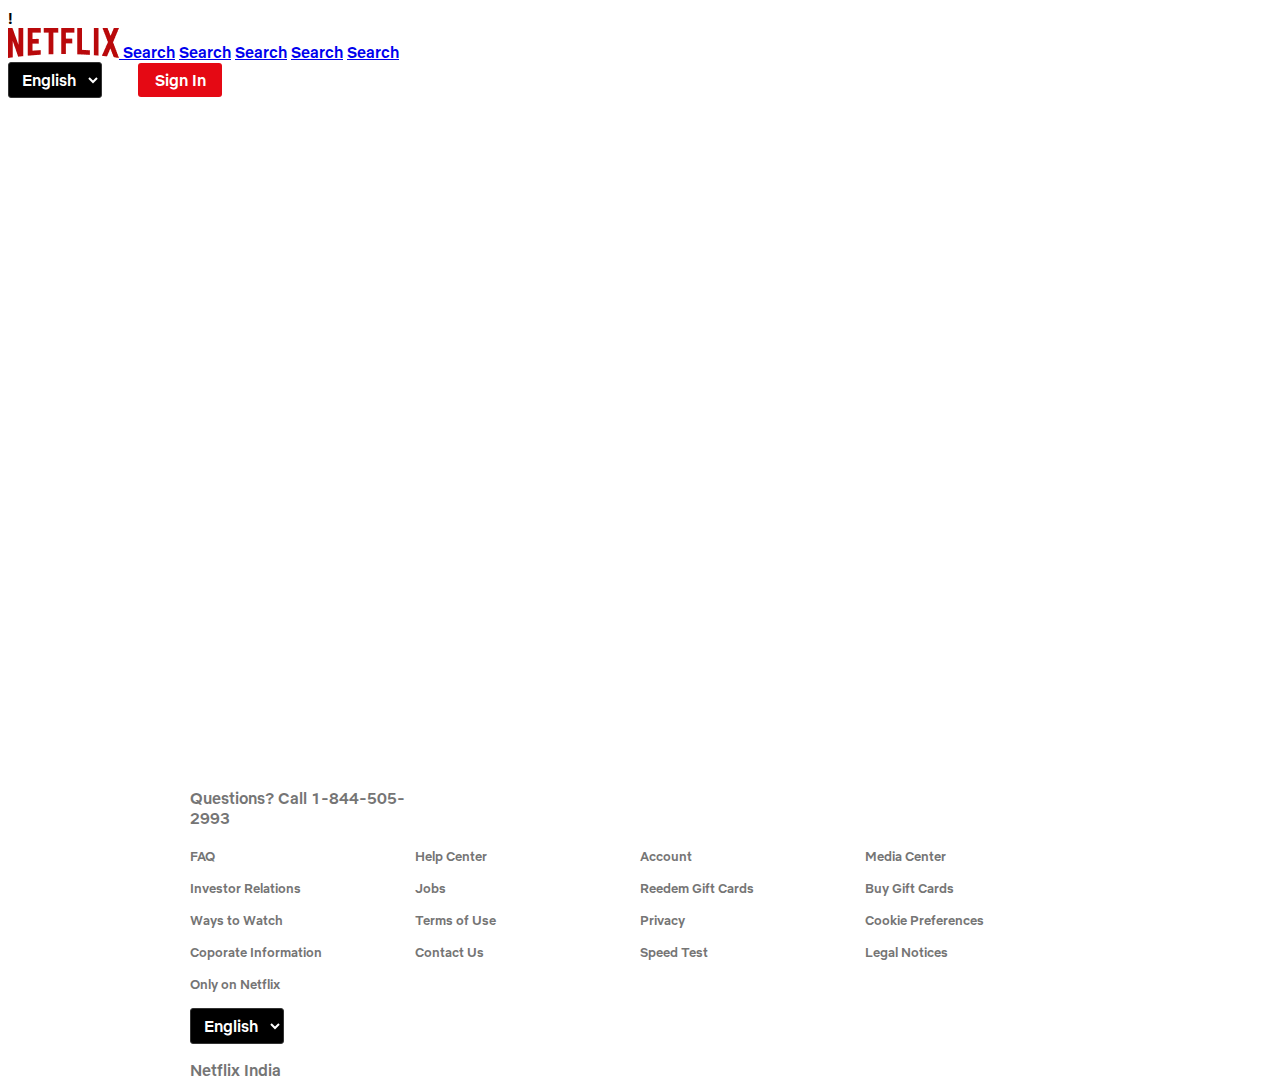
==== home-page.html @ 03184eda "responsiveness" ====
!<!DOCTYPE html>
<html>
<head>
	<meta charset="utf-8">
	<meta name="viewport" content="width=device-width, initial-scale=1">
	<title>Home page</title>
	<link rel="stylesheet" type="text/css" href="index.css">
</head>
<body class="home-page">
	<header>
		<div class="nav">
			<div class="logo-wrap">
				<a href="home.html" class="logo">
					<img src="images/logo.png" alt="">
	   			</a>
			    <a href="#">Search</a>
			    <a href="#">Search</a>
			    <a href="#">Search</a>
			    <a href="#">Search</a>
			    <a href="#">Search</a>
			</div>
			<div class="btn-wrap">
	  			<select class="lang-select">
				    <option value="en">English</option>
				    <option value="fr">Français</option>
	  			</select>
				<button class="signin-btn">
					Sign In
				</button>
			</div>
		</div>
	</header>

	<main>
		<section class="hero">
			<div class="hero-wrap">
				
			</div>
		</section>
	</main>

	<footer>
		<p class="phone">Questions? Call 1-844-505-2993</p>
		<div class="link-wrap">
			<a href="#">FAQ</a>
		    <a href="#">Help Center</a>
		    <a href="#">Account</a>
		    <a href="#">Media Center</a>
		    <a href="#">Investor Relations</a>
		    <a href="#">Jobs</a>
		    <a href="#">Reedem Gift Cards</a>
		    <a href="#">Buy Gift Cards</a>
		    <a href="#">Ways to Watch</a>
		    <a href="#">Terms of Use</a>
		    <a href="#">Privacy</a>
		    <a href="#">Cookie Preferences</a>
		    <a href="#">Coporate Information</a>
		    <a href="#">Contact Us</a>
		    <a href="#">Speed Test</a>
		    <a href="#">Legal Notices</a>
		    <a href="#">Only on Netflix</a>
		</div>
		<div class="lang-select-wrap">
  			<select class="lang-select">
			    <option value="en">English</option>
			    <option value="fr">Français</option>
  			</select>
		</div>
		<p class="india">Netflix India</p>
	</footer>
</body>
</html>
---- index.css ----
* {
  box-sizing: border-box;
  font-family: Netflix Sans;
}

@font-face {
  font-family: "Netflix Sans";
  src: url("Netflix.otf");
}

.home {
	background-color: black;
  font-family: Netflix Sans;
}

.head-hero {
  background-image: url(images/head-hero.png);
}

.home .signin-btn {
  margin-left: 20px;
}

.signin-btn {
  background-color: #E50914;
  border: none;
  border-radius: 3px;
  color: white;
  width: 84px;
  height: 34px;
  text-align: center;
  display: inline-block;
  font-size: 16px;
}

.lang-select {
   background-color: black;
   border: 1px solid #333333;
   border-radius: 3px;
   color: white;
   width: 94px;
   height: 36px;
   text-align: center;
   font-size: 16px;
   margin-right: 32px;
}

.home header {
  margin: 20px 56px 0 56px;
}

.header-wrap {
  display: flex;
  justify-content: space-between;
  margin-bottom: 23px;
}

.hero {
    margin-top: 167px;
}

.hero-wrap {
  width: 950px;
  height: 506.98px;
  top: 70px;
  left: 485px;
  padding: 74px, 0px, 89.39px, 0px;
  margin: 0 auto;
}

p,
h2 {
  font-family: Netflix Sans;
}

p,
h2 {
  color: white;
}

.headline {
  font-family: Netflix Sans;
  font-size: 64px;
  font-weight: 700;
  line-height: 70px;
  letter-spacing: -0.005em;
  text-align: center;
}

.subtitle {
  font-family: Netflix Sans;
  font-size: 26px;
  font-weight: 400;
  line-height: 33px;
  letter-spacing: 0em;
  text-align: center;
}

.cta {
  font-family: Netflix Sans;
  font-size: 19px;
  font-weight: 500;
  line-height: 24px;
  letter-spacing: 0.005em;
  text-align: center;
}

.home input {
  width: 500px;
  height: 70px;
  border: 1px;
}

.form-wrap {
  display: flex;
  justify-content: center;
}

input[type=email] {
  padding-left: 15px;
  margin-bottom: 20px;
  height: 70px;
}


input[type=submit] {
  width: 247px;
  height: 70px;
  background-color: #E50914;
  color: white;
  font-size: 30px;
  font-weight: 400;
  line-height: 38px;
  letter-spacing: 0.10000000149011612px;
  text-align: center;
  padding: 0 ;
  vertical-align: middle;
}

.line {
  width: 100%;
  height: 8px;
  top: 747px;
  background-color: #222222;
}

.prop-wrap {
  display: flex;
  justify-content: space-evenly;
  align-items: center;
}

.two,
.four {
  flex-direction: row-reverse;
  margin: 35px 0 35px 0;
}

.one,
.three {
  margin: 35px 0 35px 0;
}

.value-img {
  width: 387px;
  height: 218px;
  top: 82px;
  left: 69px;
}

.prop-desc {
  width: 500.05px;
  height: 300px;
  top: 72.95px;
  padding: 0.06px, 96.05px, 6.94px, 0px;
}

.prop-header {
  font-family: Netflix Sans;
  font-size: 50px;
  font-weight: 700;
  line-height: 55px;
  letter-spacing: -0.01em;
  text-align: left;
}

.prop-body {
  font-family: Netflix Sans;
  font-size: 26px;
  font-weight: 400;
  line-height: 33px;
  letter-spacing: 0em;
  text-align: left;
}

.second-form form {
  margin-bottom: 45px;
}

.faq-accordion-header h2 {
  font-family: Netflix Sans;
  font-size: 50px;
  font-weight: 700;
  line-height: 55px;
  letter-spacing: -0.01em;
  text-align: center;
}

/*FAQ styling*/

.faq-accordion {
  background-color: #222222;
  color: white;
  cursor: pointer;
  padding: 18px;
  width: 100%;
  border: none;
  text-align: left;
  outline: none;
  font-size: 15px;
  transition: 0.4s;
  font-family: Netflix Sans;
  font-size: 26px;
  font-weight: 400;
  line-height: 33px;
  letter-spacing: 0em;
  text-align: left;
}

.active,
.faq-accordion:hover {
  background-color: #222222;
}

.faq-accordion:after {
  content: '\002B';
  color: white;
  font-weight: bold;
  float: right;
  margin-left: 5px;
}

.active:after {
  content: "\2212";
}

.panel {
  padding: 0 18px;
  background-color: black;
  max-height: 0;
  overflow: hidden;
  transition: max-height 0.2s ease-out;
}

.faq-accordion-wrap {
  width: 815px;
  height: 650.56px;
  top: 107px;
  left: 507.5px;
  margin: 0 auto;
}

.faq-line {
  width: 100%;
  height: 8px;
  top: 747px;
  background-color: black;
}

footer {
  width: 900px;
  height: 283px;
  top: 3781.23px;
  left: 510px;
  margin: 0 auto;
}

.home footer {
  margin-top: 50px;
}

.link-wrap {
  display: flex;
  flex-wrap: wrap;
  width: 900px;
  height: 160px;
}

.link-wrap a {
  width: 25%;
  text-decoration: none;
  color: #757575;
  font-family: Netflix Sans;
  font-size: 13px;
  font-weight: 400;
  line-height: 17px;
  letter-spacing: 0em;
  text-align: left;
}

.phone {
  width: 250px;
  height: 20px;
  top: -0.23px;
  font-family: Netflix Sans;
  font-size: 16px;
  font-weight: 400;
  line-height: 20px;
  letter-spacing: 0em;
  text-align: left;
  color: #757575;
  margin-bottom: 40px;
}

.india,
.home .lang-select {
  color: #757575;
}

#select-one {
  color: white;
}

.home .lang-select {
  margin: 10px 0 10px 0;
}

/* sign-in page */

/* Sign-in form styling */

.sign-in {
  background: linear-gradient(rgba(0,0,0,0.5), rgba(0,0,0,0.5)), url("images/sign-in-bg.png");
  font-family: Netflix Sans;
}

.sign-in .logo-wrap {
  margin: 25px 0 25px 60px;
}

.sign-in .form-wrap {
  width: 450px;
  height: 660px;
  border: none;
  display: block;
  margin: 0 auto;
  background-color: black;
  margin-bottom: 90px;
}

.sign-in .form {
  width: 314px;
  height: 315px;
  top: 60px;
  left: 68px;
  margin: 0 auto;
}

.sign-in h2 {
  font-size: 32px;
  font-weight: 700;
  line-height: 41px;
  letter-spacing: 0.01em;
  text-align: left;
  padding-bottom: 5px;
  padding-top: 50px;
}

input[type=text], input[type=password] {
  width: 314px;
  height: 50px;
  margin: 8px 0;
  display: block;
  border: none;
  border-radius: 3px;
  background-color: #333333;
  padding-left: 15px;
  margin-bottom: 20px;
}

::placeholder {
  font-size: 16px;
  font-weight: 400;
  line-height: 20px;
  letter-spacing: 0em;
  text-align: left;
  top: 17px;
  left: 20px;
  color: #B3B3B3;
}

.sign-in button[type=submit] {
  width: 314px;
  height: 48px;
  margin-top: 22px;
}

.remember-help {
    width: 314px;
    height: 30px;
    margin-top: 5px;
}

label,
.help a {
  color: #B3B3B3;
  font-size: 13px;
  font-weight: 500;
  line-height: 16px;
  letter-spacing: 0em;
  text-align: left;
  text-decoration: none;
}

.help {
    float: right;
}

.sign-in button {
  background-color: red;
  color: white;
  padding: 14px 20px;
  margin: 8px 0;
  border: none;
  border-radius: 3px;
  cursor: pointer;
  width: 100%;
}

.sign-in button:hover {
  opacity: 0.8;
}

.fb-login {
  width: 314px;
  height: 20px;
  top: 404px;
  left: 68px;
  margin-top: 50px;
  color: white;
  margin: 0 auto;
  padding-top: 80px;
}

.fb-login p {
    color: #8C8C8C;
}

.fb-login .now {
  text-decoration: none;
  color: white;
}

.sign-in footer {
  width: 100%;
  height: 350px;
  left: 460px;
  background-color: #000000;
  opacity: 75%;
  row-gap: 1px;
}

.sign-in .footer-wrap {
  width: 1000px;
  height: 238px;
  left: 460px;
  margin: 0 auto;
  margin-bottom: 0;
}

.sign-in .phone {
  padding-top: 29px;
}

sign-in .lang-select-wrap {
  padding-bottom: 50px;
}

.sign-in .link-wrap {
  align-content: start;
  row-gap: 30px;
  padding-top: 50px;
}

/* Profile page */

.profile {
  background-color: black;
}

.profile .logo-wrap {
  margin: 25px 0 25px 60px;
}

.prof-img-wrap {
  width: 1260px;
  height: 313px;
  display: flex;
  align-items: center;
  column-gap: 35px;
  margin: 0 auto;
}

.profile img {
  width: 100%;
}

.prof-img-wrap p,
.profile-select .title {
  font-family: Netflix Sans;
  font-size: 26px;
  font-weight: 400;
  line-height: 33px;
  letter-spacing: 0em;
  text-align: center;
  color: #6D6D6EB2;
}

.prof-img-wrap a {
  text-decoration: none;
}

.profile-select .title {
  color: white;
  font-family: Netflix Sans;
  font-size: 64px;
  font-weight: 400;
  line-height: 82px;
  letter-spacing: 0em;
}

.yonet {
  width: 308px;
  height: 80px;
  padding: 10px, 30px, 10px, 30px;
  border: 1px solid #808080;
  margin: 0 auto;
}

.yonet p {
  font-family: Netflix Sans;
  font-size: 26px;
  font-weight: 400;
  line-height: 33px;
  letter-spacing: 0em;
  text-align: center;
  color: #808080;
}

/* Responsiveness */

@media screen and (max-width: 50em) {
 .sign-in {
  background-color: black;
 }

 .sign-in {
  background-image: url();
 }


footer {
  width: 100%;
  height: 300px;
  margin: 5px 0 0 5px;
  border-top: 1px solid white;
}

.sign-in .footer-wrap {
  width: 100%;
  border-top: 3px white;
}

.sign-in .link-wrap {
  display: flex;
  flex-wrap: wrap;
  width: 300px;
  height: 160px;
}

.sign-in .link-wrap a {
  width: 50%;
  text-decoration: none;
  color: #757575;
  font-family: Netflix Sans;
  font-size: 13px;
  font-weight: 400;
  line-height: 17px;
  letter-spacing: 0em;
  text-align: left;
}

.phone {
  width: 250px;
  height: 20px;
  top: -0.23px;
  font-family: Netflix Sans;
  font-size: 16px;
  font-weight: 400;
  line-height: 20px;
  letter-spacing: 0em;
  text-align: left;
  color: #757575;
}

.hero-wrap {
  width: 300;
  height: 0.98px;
  top: 70px;
  left: 485px;
  padding: 74px, 0px, 89.39px, 0px;
  margin: 0 auto;
}

.sign-in .lang-select-wrap {
  padding-top: 30px;
}

.sign-in button {
  background-color: red;
  color: white;
  border: none;
  border-radius: 3px;
  cursor: pointer;
  width: 100%;
}

.sign-in .form-wrap {
  width: 300px;
  height: 660px;
  border: none;
  display: block;
  background-color: black;
  margin-bottom: 90px;
}

.sign-in .form {
  width: 314px;
  height: 315px;
  top: 60px;
  left: 68px;
}

/* Profile page */

.profile .logo-wrap {
  margin: 25px 0 25px 10px;
  width: 35%;
}

.prof-img-wrap {
  width: 100%;
  height: 313px;
  display: flex;
  align-items: center;
  flex-wrap: wrap;
  row-gap: 35px;
  margin: 0 auto;
}

.prof-img-wrap div {
  width: 25%;
}

.profile img {
  width: 100%;
}

.prof-img-wrap p,
.profile-select .title {
  font-family: Netflix Sans;
  font-size: 25px;
  font-weight: 400;
  line-height: 33px;
  letter-spacing: 0em;
  text-align: center;
  color: #6D6D6EB2;
}

.prof-img-wrap a {
  text-decoration: none;
}

.profile-select .title {
  color: white;
  font-family: Netflix Sans;
  font-size: 45px;
  font-weight: 400;
  line-height: 82px;
  letter-spacing: 0em;
}

.yonet {
  width: 308px;
  height: 80px;
  padding: 10px, 30px, 10px, 30px;
  border: 1px solid #808080;
  margin: 150px auto;
}

.yonet p {
  font-family: Netflix Sans;
  font-size: 26px;
  font-weight: 400;
  line-height: 33px;
  letter-spacing: 0em;
  text-align: center;
  color: #808080;
}

/*Home page*/

.home .signin-btn {
  margin-left: 20px;
}

.signin-btn {
  background-color: #E50914;
  border: none;
  border-radius: 3px;
  color: white;
  width: 84px;
  height: 34px;
  text-align: center;
  display: inline-block;
  font-size: 16px;
}

.lang-select {
   background-color: black;
   border: 1px solid #333333;
   border-radius: 3px;
   color: white;
   width: 94px;
   height: 36px;
   text-align: center;
   font-size: 16px;
   margin-right: 32px;
}

.logo-wrap {
  margin-bottom: 40px;
}

.home header {
  margin: 20px 56px 0 56px;
}

.header-wrap {
  display: block;
  margin: 20px 0 2px 0;
}

.hero {
    margin-top: 100px;
}

.hero-wrap {
  width: 300px;
  height: 506.98px;
  top: 70px;
  left: 485px;
  padding: 74px, 0px, 89.39px, 0px;
  margin: 0 auto;
}

p,
h2 {
  font-family: Netflix Sans;
}

p,
h2 {
  color: white;
}

.headline {
  font-family: Netflix Sans;
  font-size: 50px;
  font-weight: 700;
  line-height: 70px;
  letter-spacing: -0.005em;
  text-align: center;
}

.subtitle {
  font-family: Netflix Sans;
  font-size: 26px;
  font-weight: 400;
  line-height: 33px;
  letter-spacing: 0em;
  text-align: center;
}

.cta {
  font-family: Netflix Sans;
  font-size: 19px;
  font-weight: 500;
  line-height: 24px;
  letter-spacing: 0.005em;
  text-align: center;
}

.home input {
  width: 300px;
  height: 10px;
  border: 1px;
}

.form-wrap {
  display: flex;
  justify-content: flex-start;
}

input[type=email] {
  padding-left: 15px;
  margin-bottom: 0px;
  height: 40px;
}


input[type=submit] {
  width: 150px;
  height: 40px;
  background-color: #E50914;
  color: white;
  font-size: 20px;
  font-weight: 400;
  line-height: 38px;
  letter-spacing: 0.10000000149011612px;
  text-align: center;
  padding: 0 ;
  vertical-align: middle;
}

.line {
  width: 100%;
  height: 8px;
  background-color: #222222;
}

#lineone {
  margin-top: 120px;
}

.prop-wrap {
  display: block;
  text-align: center;
}

.two,
.four {
  margin: 0;
}

.one,
.three {
  margin: 0;
}

.value-img {
  width: 300px;
  height: 218px;
  top: 82px;
  left: 69px;
}

.prop-desc {
  width: 300.05px;
  height: 300px;
  top: 72.95px;
  padding: 0.06px, 96.05px, 6.94px, 0px;
}

.prop-header {
  font-family: Netflix Sans;
  font-size: 30px;
  font-weight: 700;
  line-height: 55px;
  letter-spacing: -0.01em;
  text-align: center;
}

.prop-body {
  font-family: Netflix Sans;
  font-size: 20px;
  font-weight: 400;
  line-height: 33px;
  letter-spacing: 0em;
  text-align: center;
}

.second-form form {
  margin-bottom: 45px;
}

.faq-accordion-header h2 {
  font-family: Netflix Sans;
  font-size: 30px;
  font-weight: 700;
  line-height: 55px;
  letter-spacing: -0.01em;
  text-align: center;
}

/*FAQ styling*/

.faq-accordion {
  background-color: #222222;
  color: white;
  cursor: pointer;
  padding: 18px;
  width: 100%;
  border: none;
  text-align: left;
  outline: none;
  font-size: 15px;
  transition: 0.4s;
  font-family: Netflix Sans;
  font-size: 18px;
  font-weight: 400;
  line-height: 33px;
  letter-spacing: 0em;
  text-align: left;
}

.active,
.faq-accordion:hover {
  background-color: #222222;
}

.faq-accordion:after {
  content: '\002B';
  color: white;
  font-weight: bold;
  float: right;
  margin-left: 5px;
}

.active:after {
  content: "\2212";
}

.panel {
  padding: 0 18px;
  background-color: black;
  max-height: 0;
  overflow: hidden;
  transition: max-height 0.2s ease-out;
}

.faq-accordion-wrap {
  width: 300px;
  height: 650.56px;
  top: 107px;
  left: 507.5px;
  margin: 0 auto;
}

.faq-line {
  width: 100%;
  height: 8px;
  top: 747px;
  background-color: black;
}

footer {
  width: 300px;
  height: 283px;
  top: 3781.23px;
  left: 510px;
  margin: 0 auto;
}

.home footer {
  margin-top: 50px;
}

.link-wrap {
  display: flex;
  flex-wrap: wrap;
  width: 300px;
  height: 160px;
  gap: 15px;
}

.link-wrap a {
  width: 30%;
  text-decoration: none;
  color: #757575;
  font-family: Netflix Sans;
  font-size: 13px;
  font-weight: 400;
  line-height: 17px;
  letter-spacing: 0em;
  text-align: left;
}

.phone {
  width: 250px;
  height: 20px;
  top: -0.23px;
  font-family: Netflix Sans;
  font-size: 16px;
  font-weight: 400;
  line-height: 20px;
  letter-spacing: 0em;
  text-align: left;
  margin-bottom: 60px;
  color: #757575;
}

.india,
.home .lang-select {
  color: #757575;
}

#select-one {
  color: white;
}

.home .lang-select {
  margin: 10px 0 10px 0;
}

#select-two {
  margin-top: 150px;
}

  }
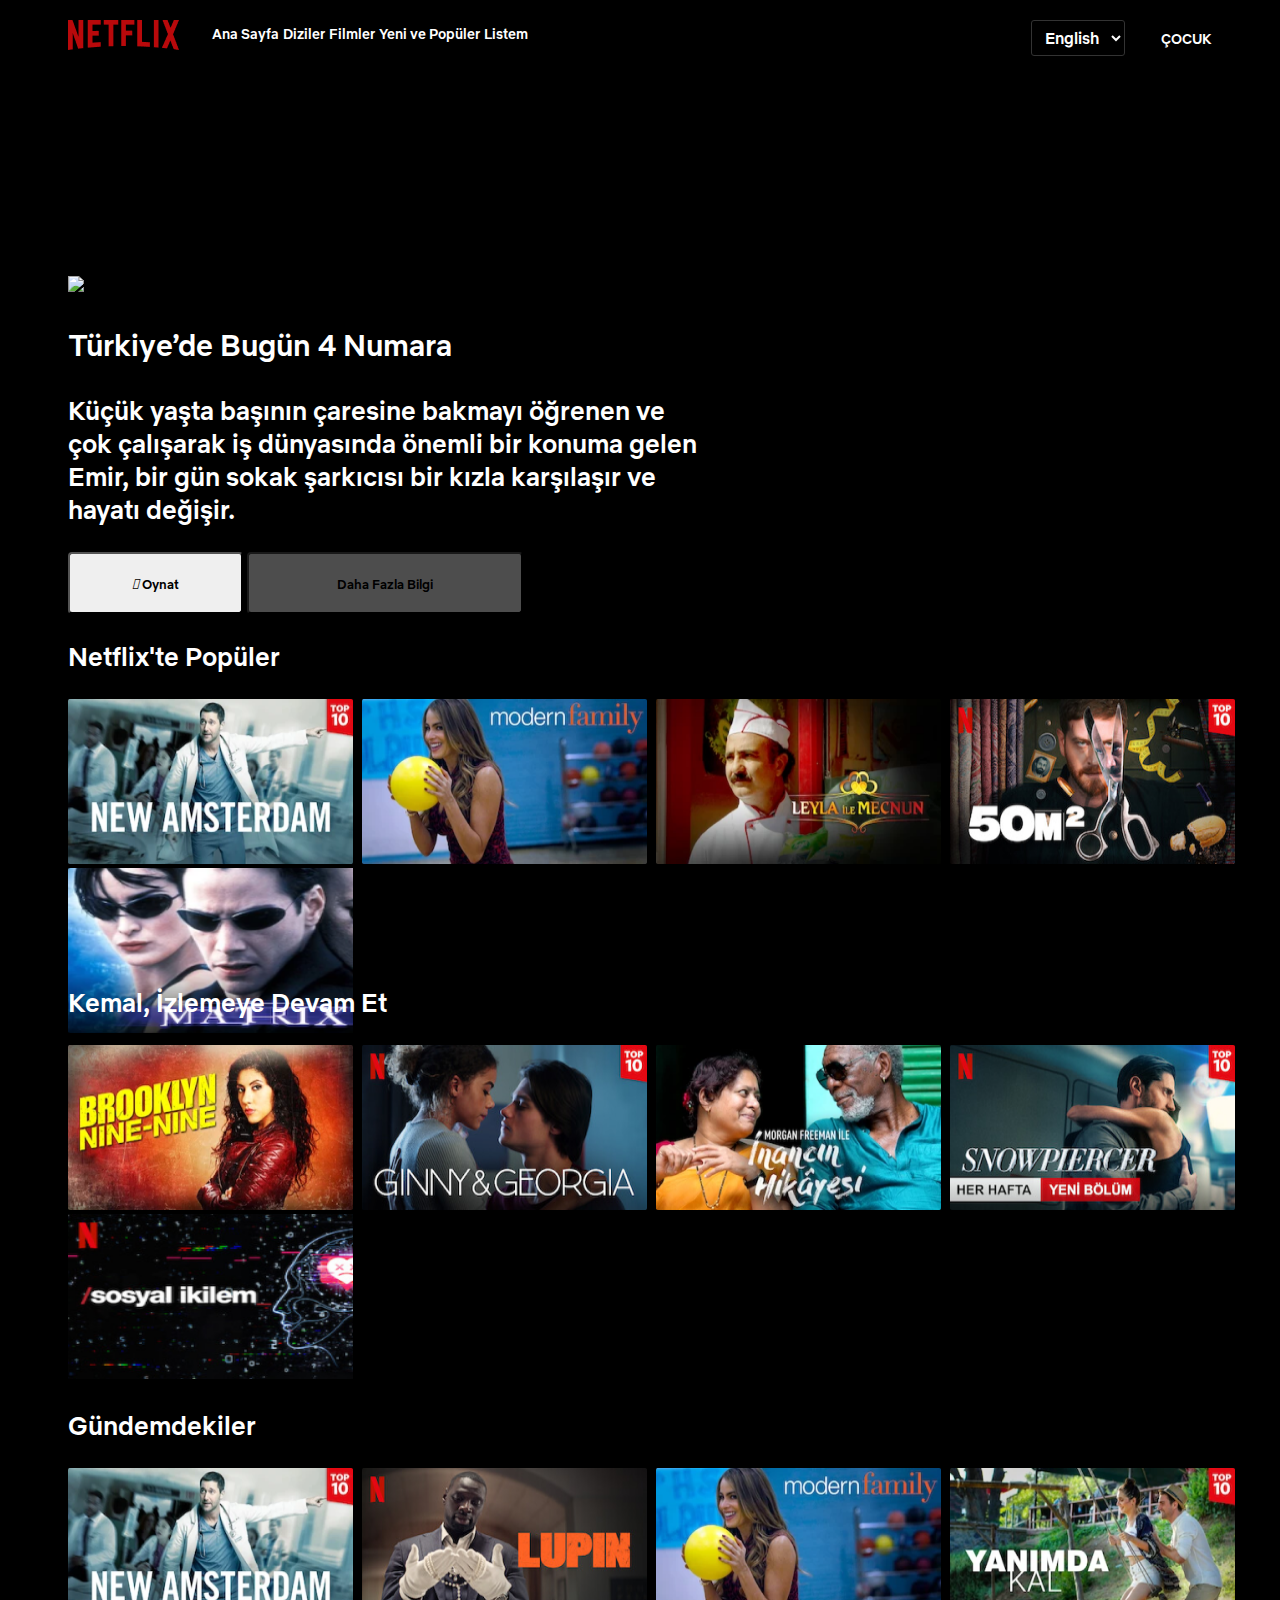
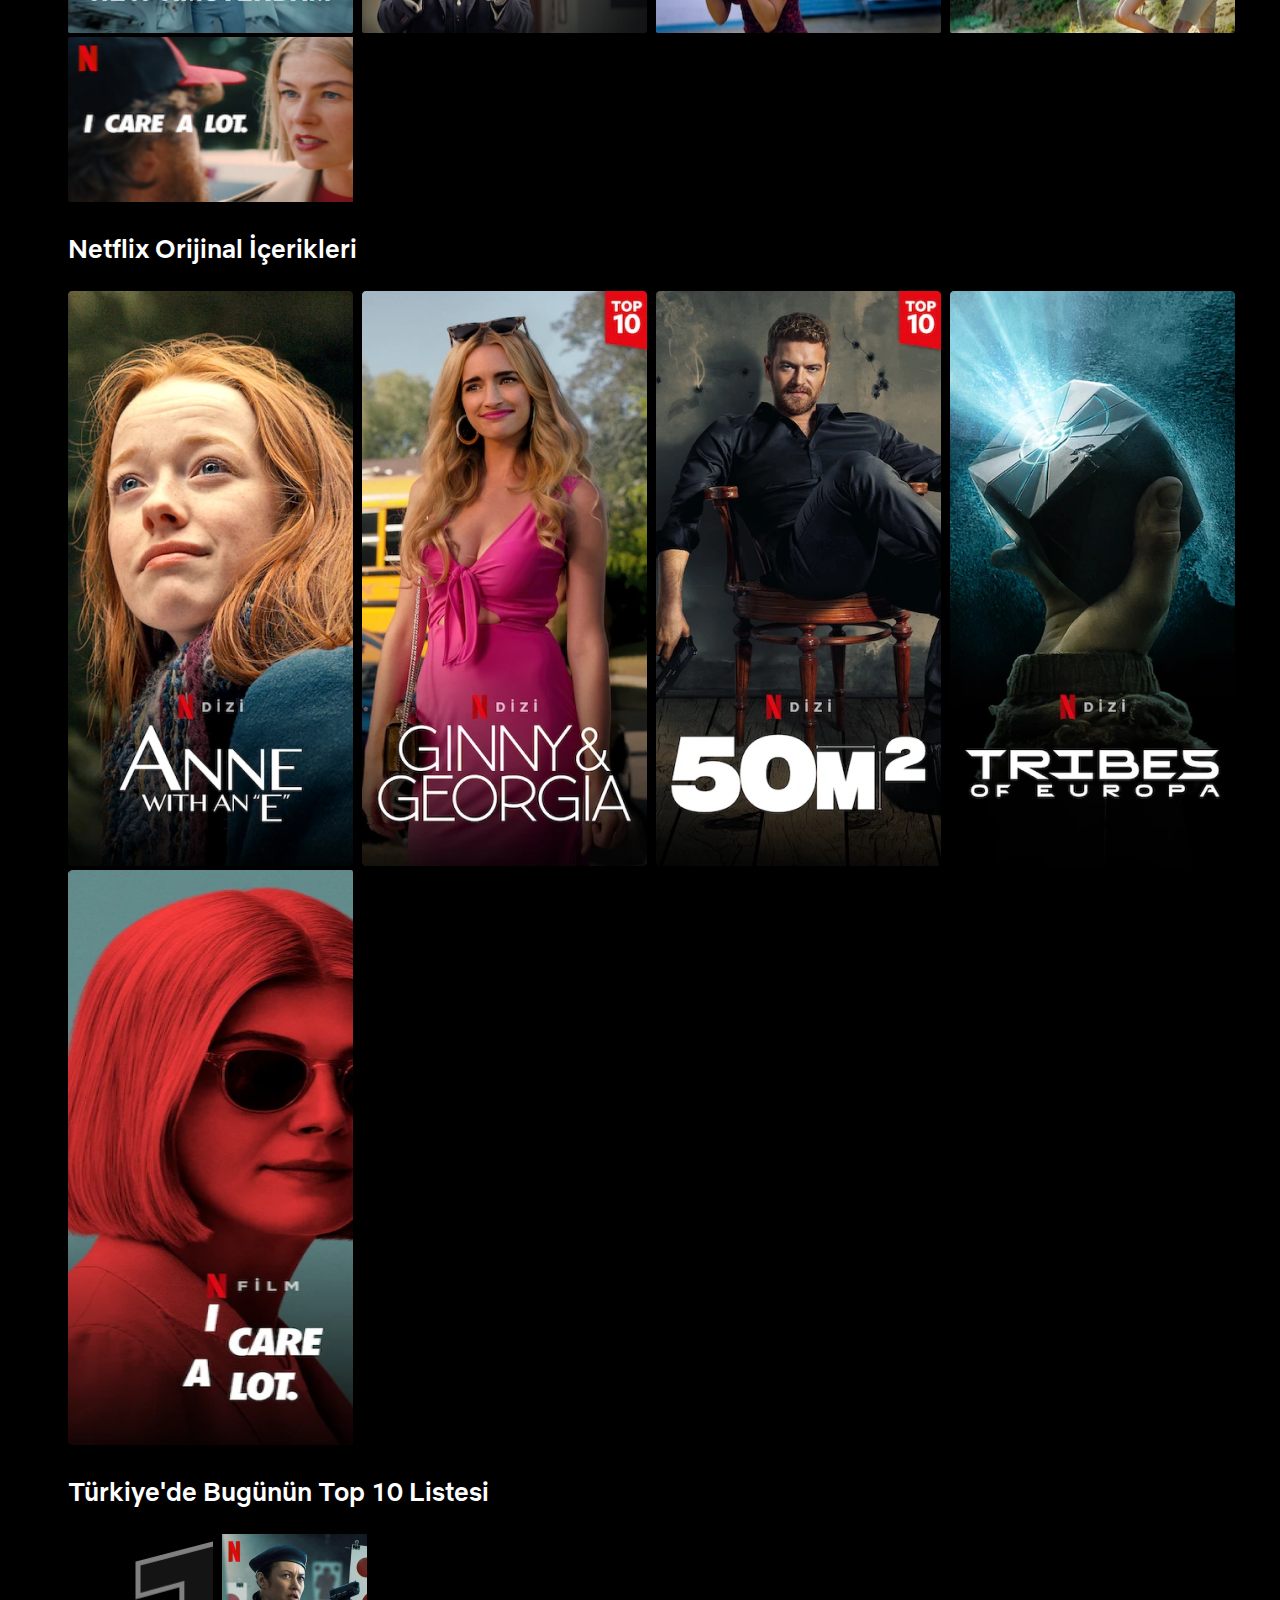
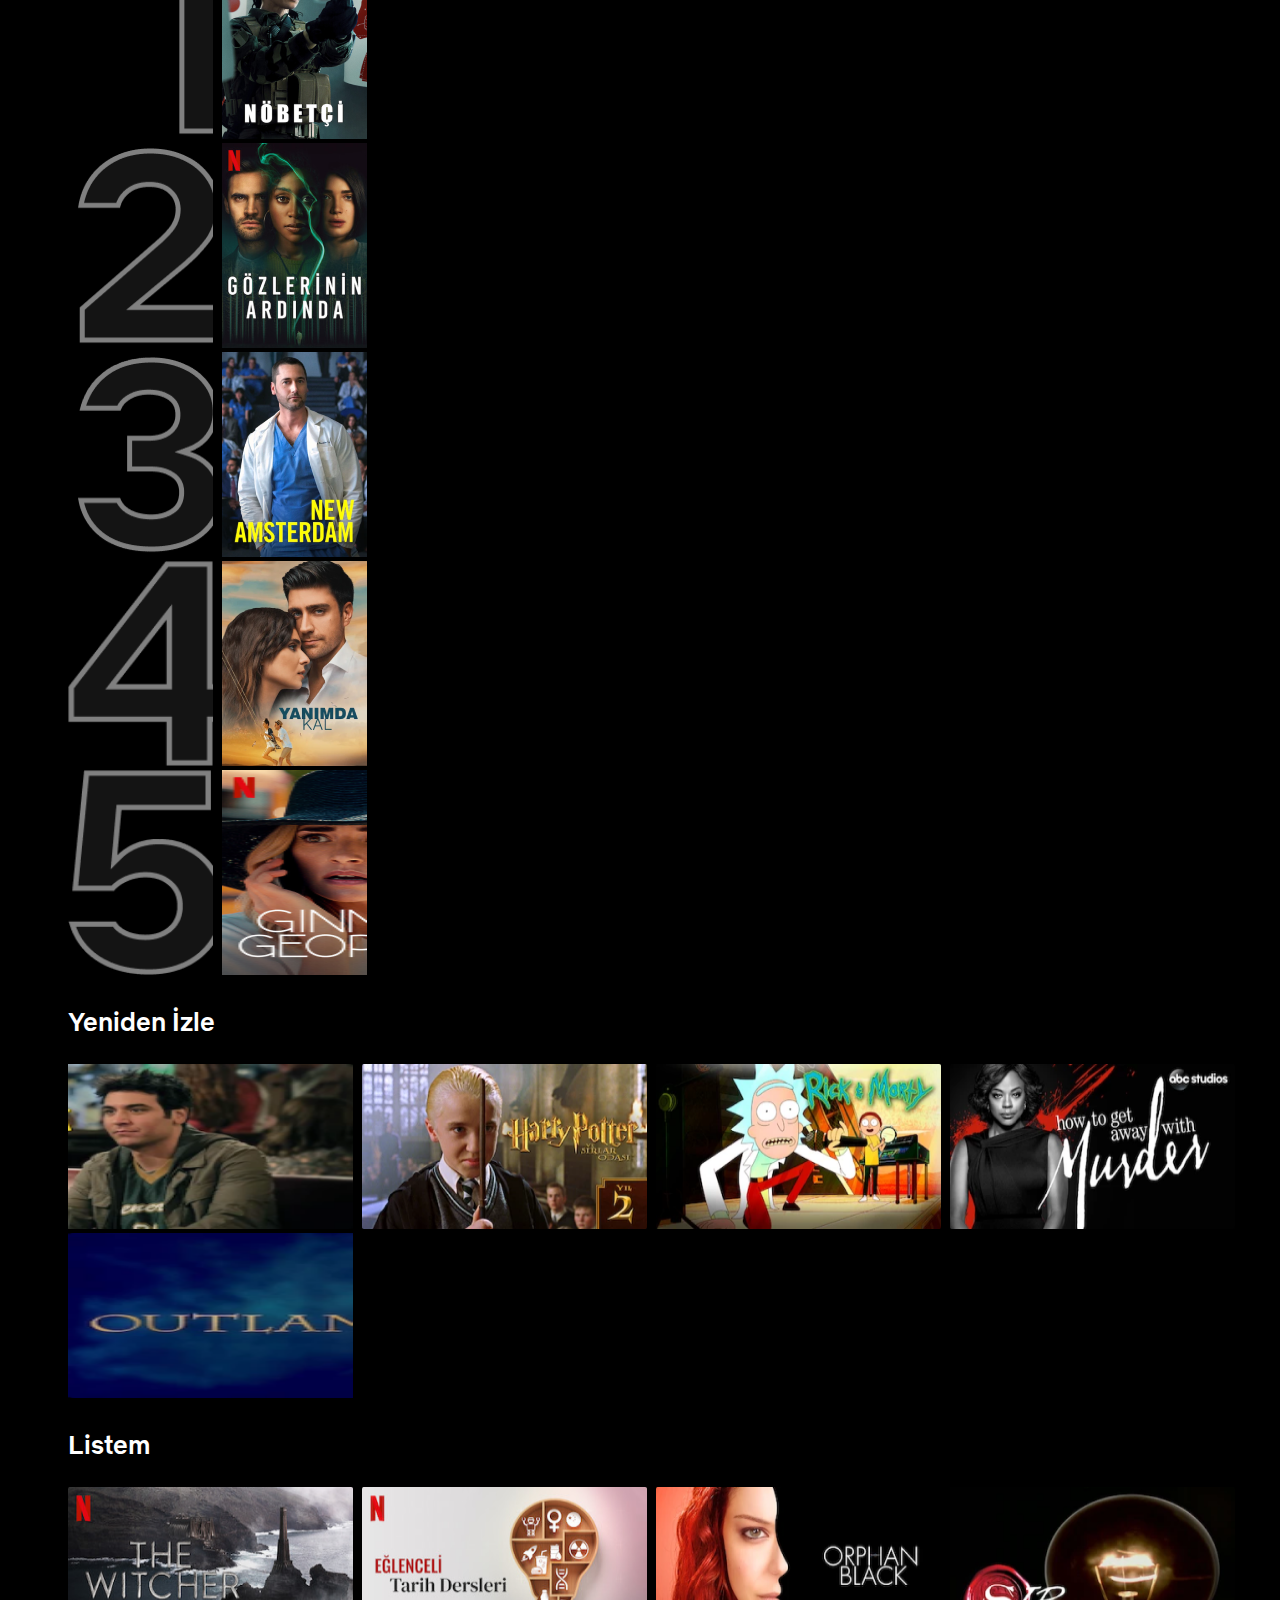
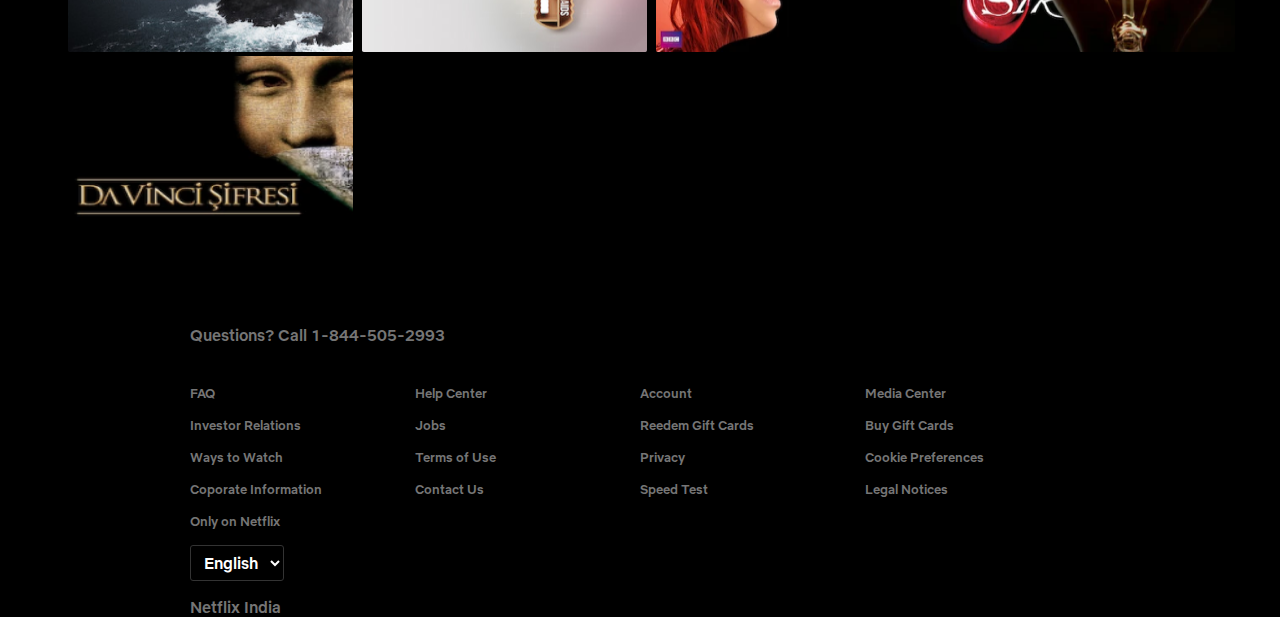
==== commit dd4edc5a: "added fonts and more styling" ====
--- a/home-page.html
+++ b/home-page.html
@@ -1,11 +1,15 @@
-!<!DOCTYPE html>
+<!DOCTYPE html>
 <html>
 <head>
 	<meta charset="utf-8">
 	<meta name="viewport" content="width=device-width, initial-scale=1">
 	<title>Home page</title>
 	<link rel="stylesheet" type="text/css" href="index.css">
+	<link rel="stylesheet" href="https://cdnjs.cloudflare.com/ajax/libs/font-awesome/4.7.0/css/font-awesome.min.css">
+	<link rel="stylesheet" href="https://unpkg.com/flickity@2/dist/flickity.min.css">
+	<script src="https://unpkg.com/flickity@2/dist/flickity.pkgd.min.js"></script>
 </head>
+
 <body class="home-page">
 	<header>
 		<div class="nav">
@@ -13,30 +17,148 @@
 				<a href="home.html" class="logo">
 					<img src="images/logo.png" alt="">
 	   			</a>
-			    <a href="#">Search</a>
-			    <a href="#">Search</a>
-			    <a href="#">Search</a>
-			    <a href="#">Search</a>
-			    <a href="#">Search</a>
+			    <a href="#">Ana Sayfa</a>
+			    <a href="#">Diziler</a>
+			    <a href="#">Filmler</a>
+			    <a href="#">Yeni ve Popüler</a>
+			    <a href="#">Listem</a>
 			</div>
 			<div class="btn-wrap">
 	  			<select class="lang-select">
 				    <option value="en">English</option>
 				    <option value="fr">Français</option>
 	  			</select>
-				<button class="signin-btn">
-					Sign In
-				</button>
+				<a href="#">ÇOCUK</a>
 			</div>
 		</div>
 	</header>
 
 	<main>
 		<section class="hero">
-			<div class="hero-wrap">
-				
+			<div class="movieinfo">
+				<img src="images/moviename.png" alt="yanimda kal">
+				<div class="moviedesc">
+					<p class="title">Türkiye’de Bugün 4 Numara</p>
+					<div>
+						<p class="body">Küçük yaşta başının çaresine bakmayı öğrenen ve çok çalışarak iş dünyasında önemli bir konuma gelen Emir, bir gün sokak şarkıcısı bir kızla karşılaşır ve hayatı değişir.</p>
+					</div>
+				</div>
+				<div class="button">
+					<button class="play"><i class="fa-solid fa-play"></i> Oynat</button>
+					<button class="info"><i class="fa-regular fa-circle-info"></i>Daha Fazla Bilgi</button>
+				</div>
+			</div>
+
+			<!-- Flickity HTML init -->
+			<div class="gun">
+			<p class="moviescroll">Netflix'te Popüler</p>
+			<div class="gallery js-flickity"
+			  data-flickity-options='{ "freeScroll": true, "wrapAround": true }'>
+			 <img class="gallery-cell" src="images/amsterdam.png" alt="">
+			  <img class="gallery-cell" src="images/modern.png" alt="">
+			  <img class="gallery-cell" src="images/cook.png" alt="">
+			  <img class="gallery-cell" src="images/scissors.png" alt="">
+			  <img class="gallery-cell" src="images/matrix.png" alt="">
+			</div>
 			</div>
 		</section>
+		<section>
+			<!-- Flickity HTML init -->
+			<div class="kemal">
+				<p class="moviescroll">Kemal, İzlemeye Devam Et</p>
+				<div class="gallery js-flickity"
+				  data-flickity-options='{ "freeScroll": true, "wrapAround": true }'>
+					 <img class="gallery-cell" src="images/poster1.png" alt="">
+					  <img class="gallery-cell" src="images/poster2.png" alt="">
+					  <img class="gallery-cell" src="images/poster3.png" alt="">
+					  <img class="gallery-cell" src="images/poster4.png" alt="">
+					  <img class="gallery-cell" src="images/poster5.png" alt="">
+				</div>
+			</div>
+		</section>
+		<section>
+			<div class="gun">
+				<p class="moviescroll">Gündemdekiler</p>
+				<div class="gallery js-flickity"
+				  data-flickity-options='{ "freeScroll": true, "wrapAround": true }'>
+					 <img class="gallery-cell" src="images/amsterdam.png" alt="">
+					  <img class="gallery-cell" src="images/lupin.png" alt="">
+					  <img class="gallery-cell" src="images/modern.png" alt="">
+					  <img class="gallery-cell" src="images/yani.png" alt="">
+					  <img class="gallery-cell" src="images/care.png" alt="">
+				</div>
+			</div>
+		</section>
+		<section>
+			<div class="gun">
+				<p class="moviescroll">Netflix Orijinal İçerikleri</p>
+				<div class="gallery js-flickity"
+				  data-flickity-options='{ "freeScroll": true, "wrapAround": true }' id="gallerylong">
+					 <img class="gallery-cell" src="images/anne.png" alt="">
+					  <img class="gallery-cell" src="images/ginny.png" alt="">
+					  <img class="gallery-cell" src="images/fifty.png" alt="">
+					  <img class="gallery-cell" src="images/tribes.png" alt="">
+					  <img class="gallery-cell" src="images/icare.png" alt="">
+				</div>
+			</div>
+		</section>
+
+		<section>
+			<div class="gun">
+				<p class="moviescroll">Türkiye'de Bugünün Top 10 Listesi</p>
+				<div class="gallery js-flickity"
+				  data-flickity-options='{ "freeScroll": true, "wrapAround": true }'>
+				  <div class="rankwrap">
+					 <img class="gallery-cell" id="space1" src="images/1.png" alt="">
+					 <img class="gallery-cell" id="space2" src="images/nub.png" alt="">
+				  </div>
+				   <div class="rankwrap">
+					 <img class="gallery-cell" id="space1" src="images/2.png" alt="">
+					 <img class="gallery-cell" id="space2" src="images/goz.png" alt="">
+				  </div>
+				   <div class="rankwrap">
+					 <img class="gallery-cell" id="space1" src="images/3.png" alt="">
+					 <img class="gallery-cell" id="space2" src="images/ams.png" alt="">
+				  </div>
+				   <div class="rankwrap">
+					 <img class="gallery-cell" id="space1" src="images/4.png" alt="">
+					 <img class="gallery-cell" id="space2" src="images/yanimda.png" alt="">
+				  </div>
+				   <div class="rankwrap">
+					 <img class="gallery-cell" id="space1" src="images/5.png" alt="">
+					 <img class="gallery-cell" id="space2" src="images/gin.png" alt="">
+				  </div>
+			</div>
+		</section>
+
+		<section>
+			<div class="gun">
+				<p class="moviescroll">Yeniden İzle</p>
+				<div class="gallery js-flickity"
+				  data-flickity-options='{ "freeScroll": true, "wrapAround": true }'>
+					 <img class="gallery-cell" src="images/mother1.png" alt="">
+					  <img class="gallery-cell" src="images/harry.png" alt="">
+					  <img class="gallery-cell" src="images/rick.png" alt="">
+					  <img class="gallery-cell" src="images/murder.png" alt="">
+					  <img class="gallery-cell" src="images/outlaw.png" alt="">
+				</div>
+			</div>
+		</section>
+
+		<section>
+			<div class="gun">
+				<p class="moviescroll">Listem</p>
+				<div class="gallery js-flickity"
+				  data-flickity-options='{ "freeScroll": true, "wrapAround": true }'>
+					 <img class="gallery-cell" src="images/witcher.png" alt="">
+					  <img class="gallery-cell" src="images/tarih.png" alt="">
+					  <img class="gallery-cell" src="images/orphan.png" alt="">
+					  <img class="gallery-cell" src="images/sir.png" alt="">
+					  <img class="gallery-cell" src="images/vinci.png" alt="">
+				</div>
+			</div>
+		</section>
+
 	</main>
 
 	<footer>
--- a/index.css
+++ b/index.css
@@ -299,7 +299,7 @@
 }
 
 .phone {
-  width: 250px;
+  width: 300px;
   height: 20px;
   top: -0.23px;
   font-family: Netflix Sans;
@@ -324,6 +324,7 @@
 .home .lang-select {
   margin: 10px 0 10px 0;
 }
+
 
 /* sign-in page */
 
@@ -547,6 +548,146 @@
   color: #808080;
 }
 
+/*Home page*/
+
+.home-page {
+  background-color: black;
+}
+
+.nav {
+  display: flex;
+  justify-content: space-between;
+  margin: 20px 60px 20px 60px;
+}
+
+.home-page .logo {
+  margin-right: 30px;
+}
+
+.nav img {
+  vertical-align: middle;
+}
+
+.nav a {
+  text-decoration: none;
+  color: white;
+  font-family: Netflix Sans;
+  font-size: 14px;
+  font-weight: 500;
+  line-height: 18px;
+  letter-spacing: 0em;
+  text-align: left;
+}
+
+.home-page .hero {
+  width: 100%;
+  height: 810px;
+  background-image: url(images/movieposter.png);
+  margin-top: 0;
+}
+
+.movieinfo {
+  
+  top: 200px;
+  left: 60px;
+  padding-top: 200px;
+  margin-left: 60px;
+}
+
+.moviedesc {
+  margin-top: 0;
+}
+
+.moviedesc .title {
+  font-family: Netflix Sans;
+  font-size: 30px;
+  font-weight: 500;
+  line-height: 38px;
+  letter-spacing: 0em;
+  text-align: left;
+}
+
+.moviedesc .body {
+  width: 636px;
+  height: 132px;
+  font-family: Netflix Sans;
+  font-size: 26px;
+  font-weight: 400;
+  line-height: 33px;
+  letter-spacing: 0em;
+  text-align: left;
+}
+
+.movieinfo .button {
+  margin-top: 0;
+}
+
+.play {
+  width: 175px;
+  height: 62px;
+  padding: 15px, 30px, 15px, 30px;
+  border-radius: 4px;
+  gap: 0px;
+}
+
+.info {
+  width: 276px;
+  height: 62px;
+  padding: 15px, 30px, 15px, 30px;
+  border-radius: 4px;
+  gap: 20px;
+  background-color: white;
+  opacity: 30%;
+}
+
+.moviescroll {
+  font-family: Netflix Sans;
+  font-size: 26px;
+  font-weight: 500;
+  line-height: 33px;
+  letter-spacing: 0em;
+  text-align: left;
+}
+
+.gallery-cell {
+  width: 285px;
+  height: 165px;
+  margin-right: 5px;
+  counter-increment: gallery-cell;
+}
+
+.gun {
+    margin-left: 60px;
+}
+
+.kemal {
+  margin-top: 100px;
+  margin-left: 60px;
+
+}
+
+#gallerylong img {
+  border-radius: 2px;
+  height: 575px;
+}
+
+.rankwrap img {
+  width: 145px;
+  height: 205px;
+}
+
+.space1 {
+  margin-right: 0;
+}
+
+.space2 {
+  margin-left: 0;
+}
+
+.home-page footer {
+  margin-top: 100px;
+}
+
 /* Responsiveness */
 
 @media screen and (max-width: 50em) {
@@ -1027,4 +1168,5 @@
   margin-top: 150px;
 }
 
+
   }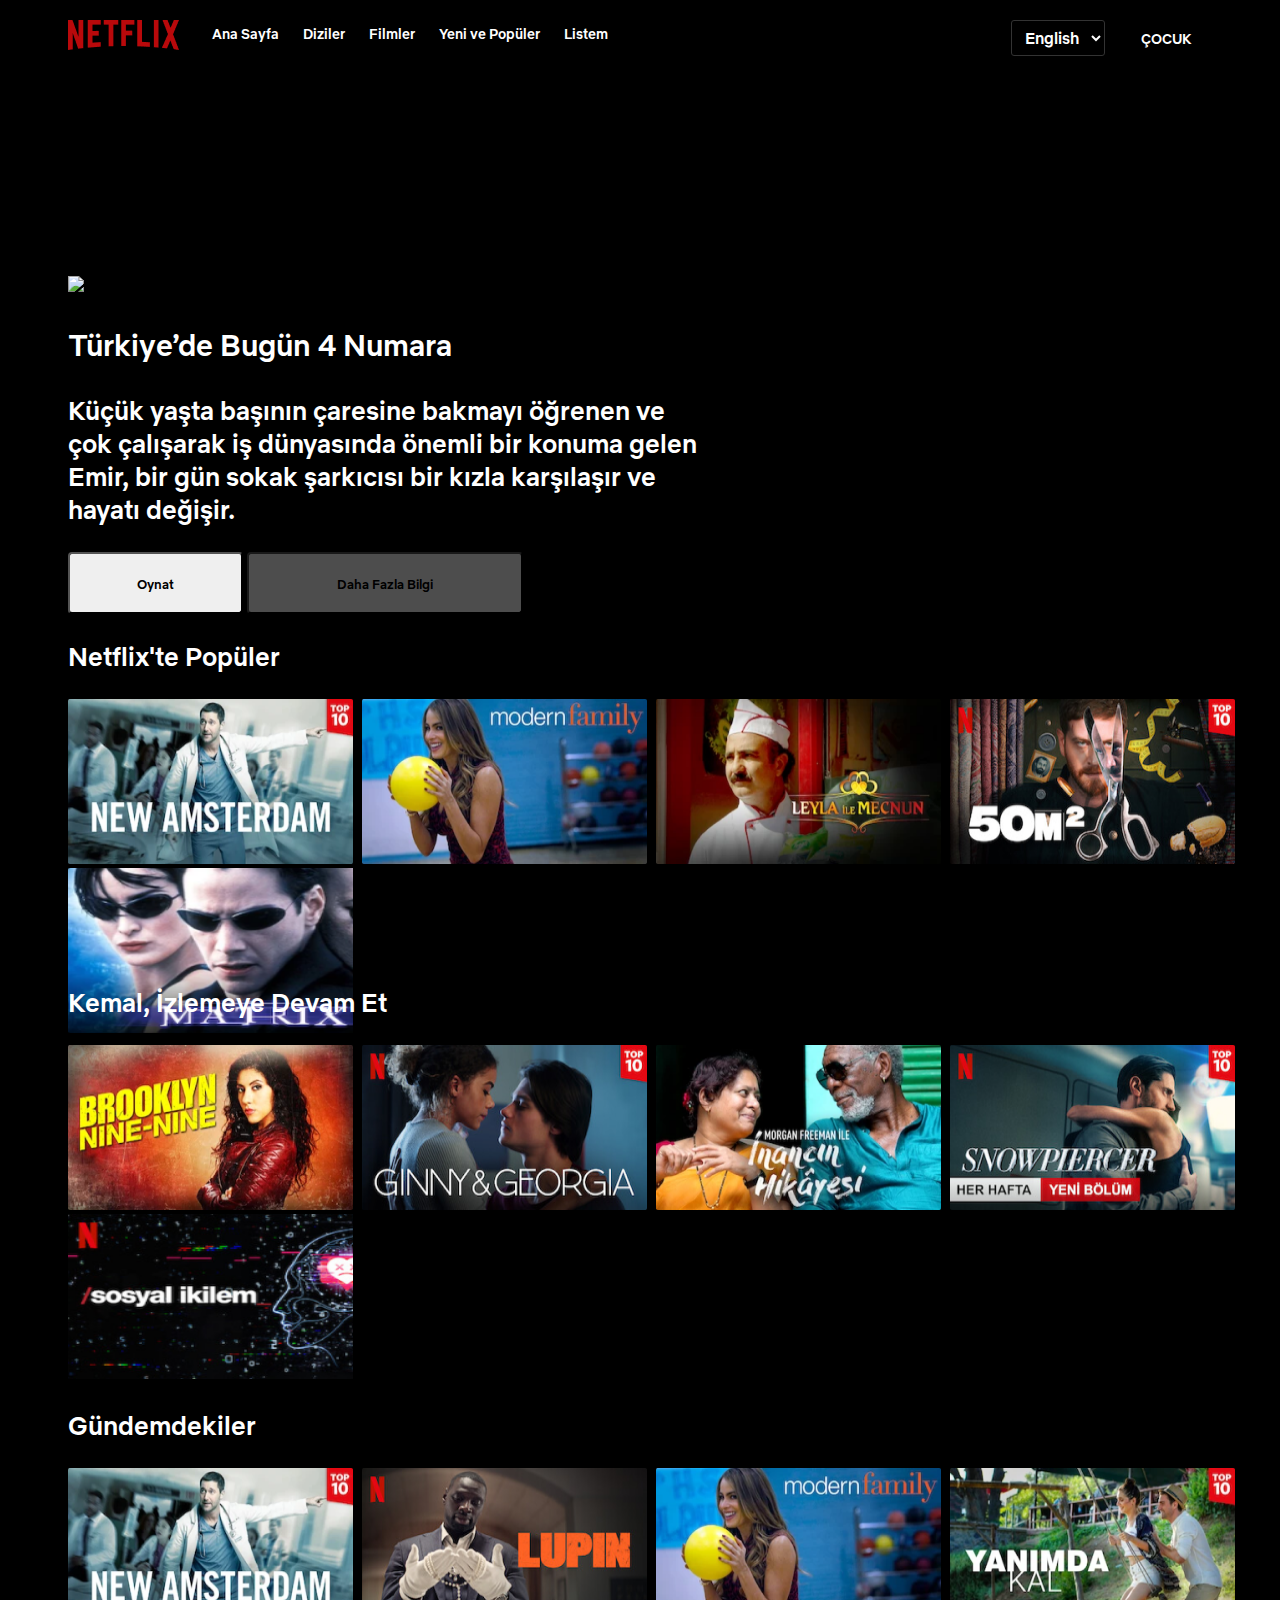
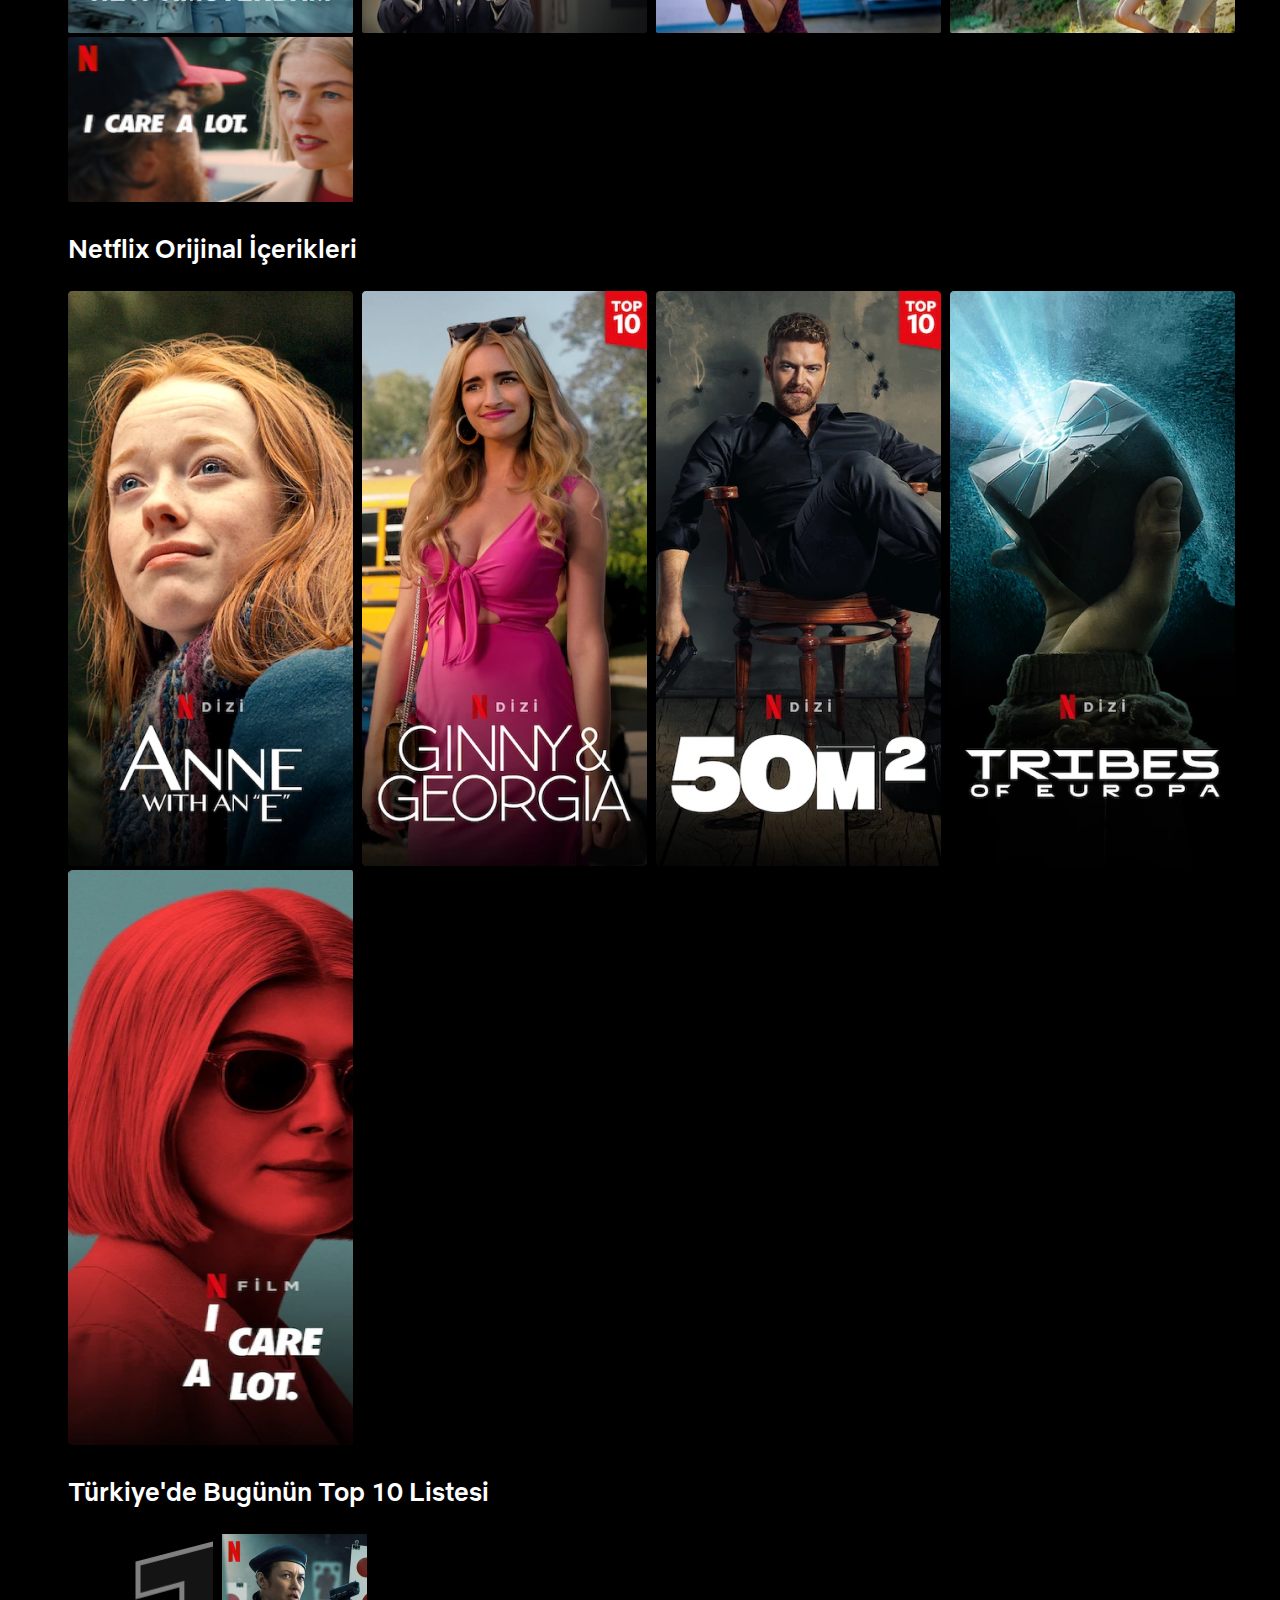
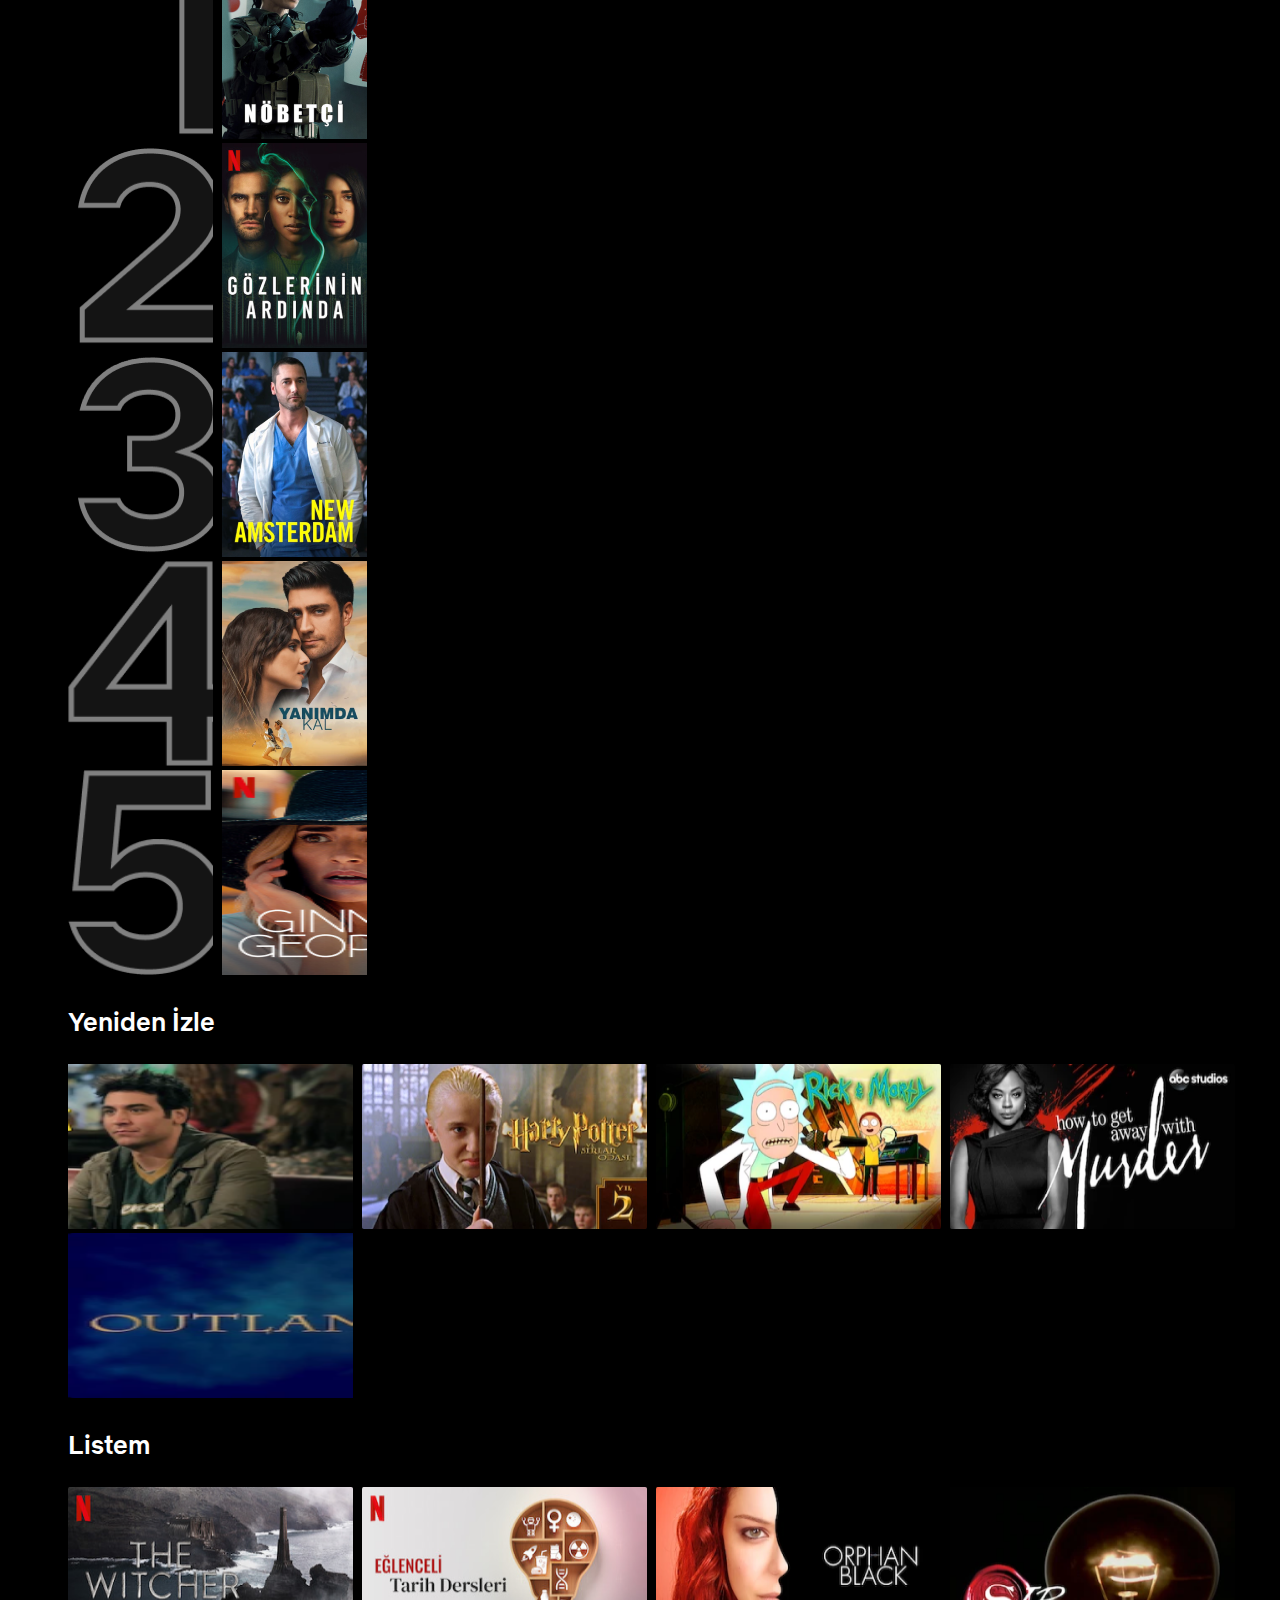
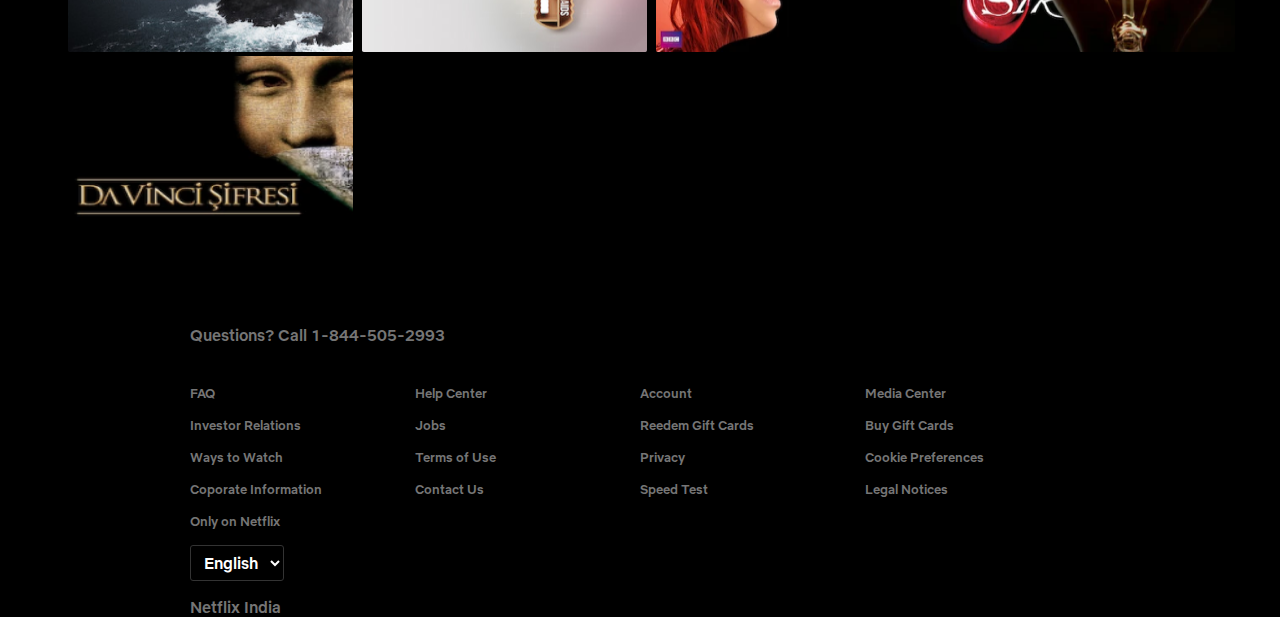
==== commit 0ce3c15a: "fiexed form	deleted:    images/RankCard5.png" ====
--- a/home-page.html
+++ b/home-page.html
@@ -5,7 +5,7 @@
 	<meta name="viewport" content="width=device-width, initial-scale=1">
 	<title>Home page</title>
 	<link rel="stylesheet" type="text/css" href="index.css">
-	<link rel="stylesheet" href="https://cdnjs.cloudflare.com/ajax/libs/font-awesome/4.7.0/css/font-awesome.min.css">
+	<script src="https://kit.fontawesome.com/90e71a60da.js" crossorigin="anonymous"></script>
 	<link rel="stylesheet" href="https://unpkg.com/flickity@2/dist/flickity.min.css">
 	<script src="https://unpkg.com/flickity@2/dist/flickity.pkgd.min.js"></script>
 </head>
--- a/index.css
+++ b/index.css
@@ -577,6 +577,7 @@
   line-height: 18px;
   letter-spacing: 0em;
   text-align: left;
+  margin-right: 20px;
 }
 
 .home-page .hero {
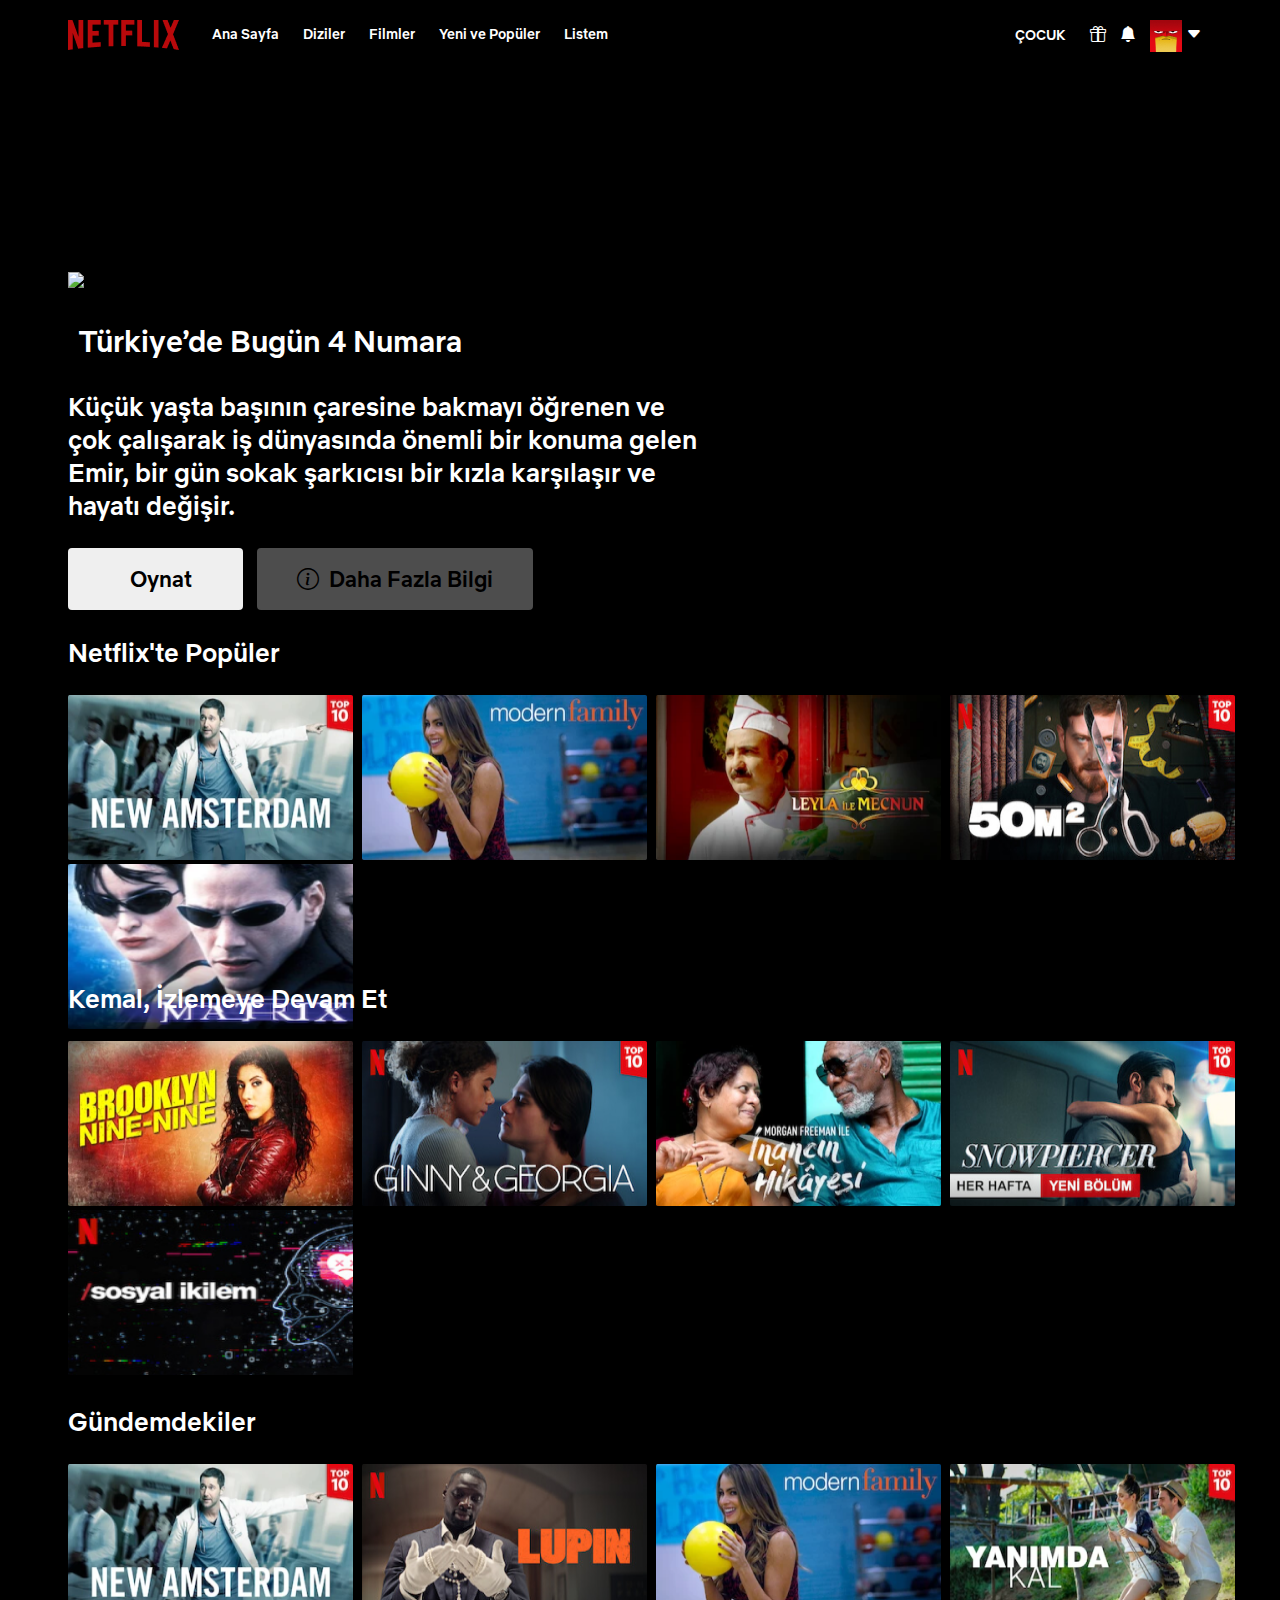
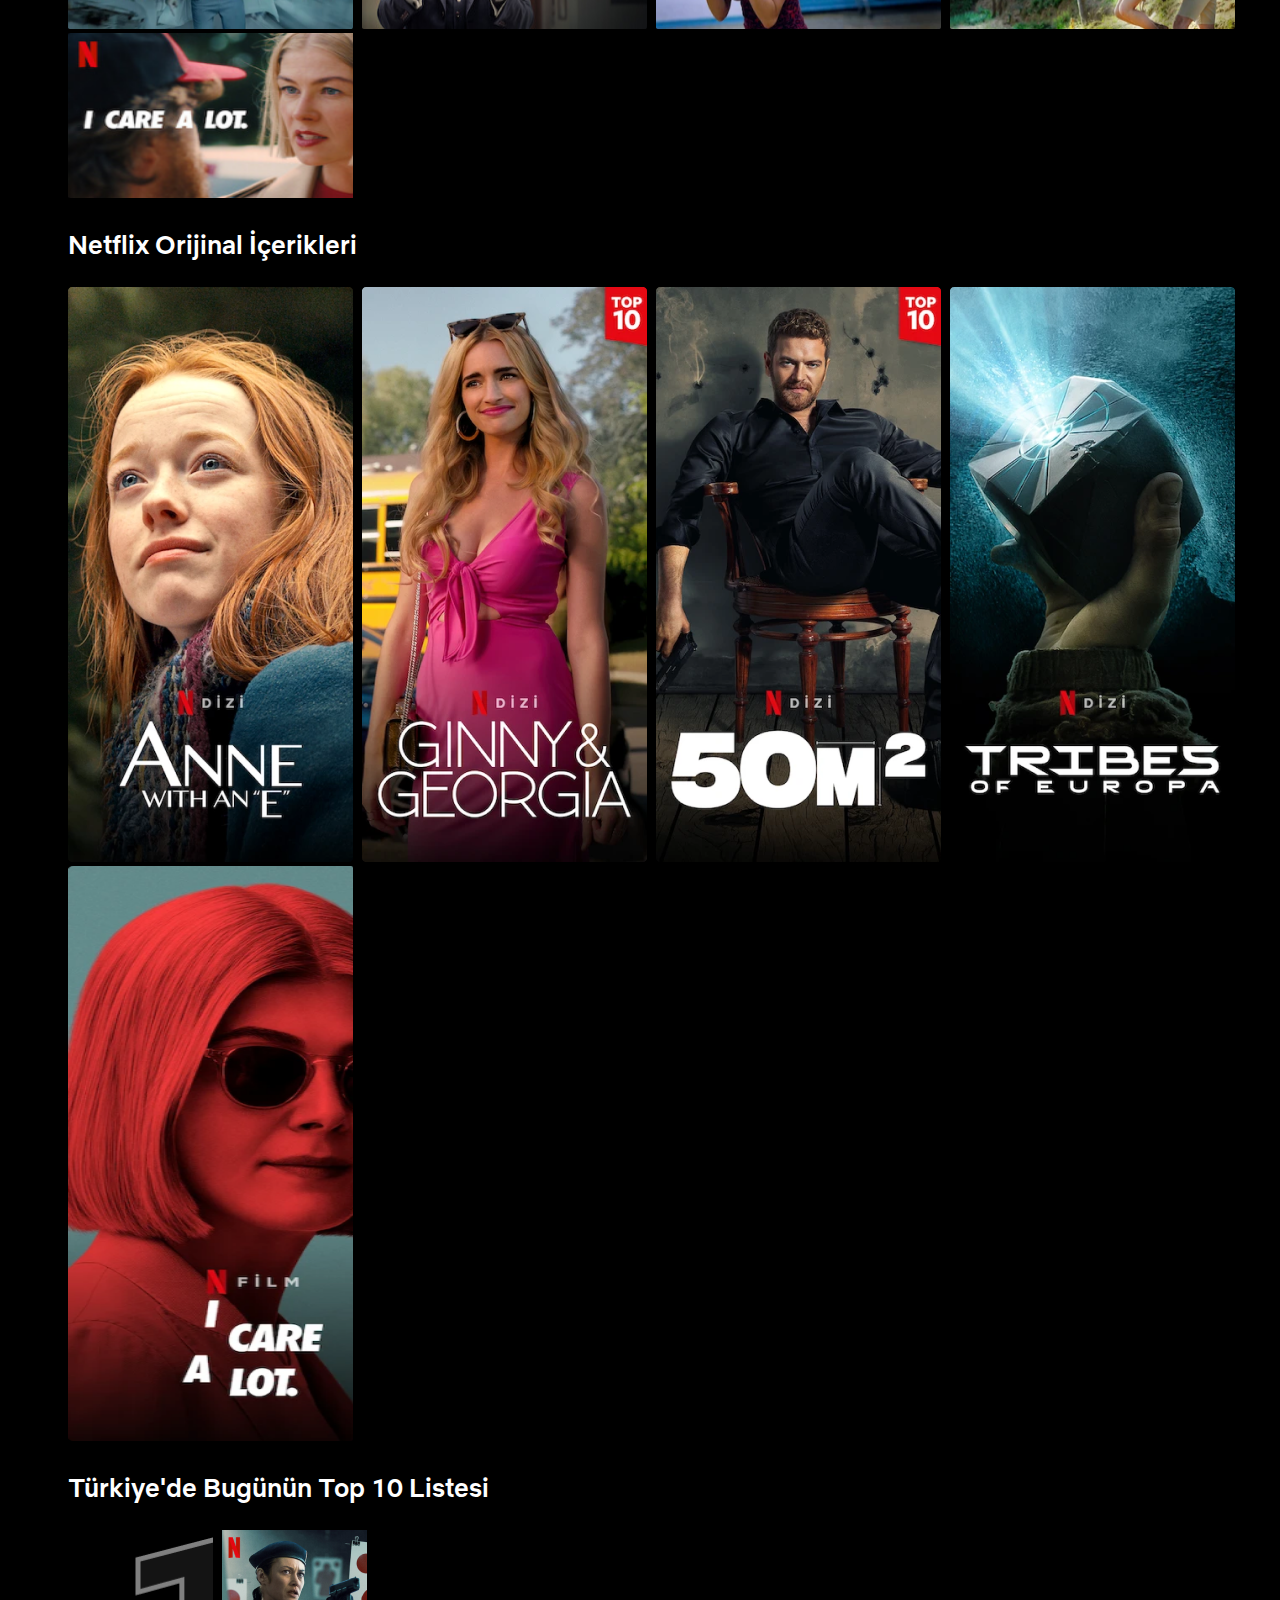
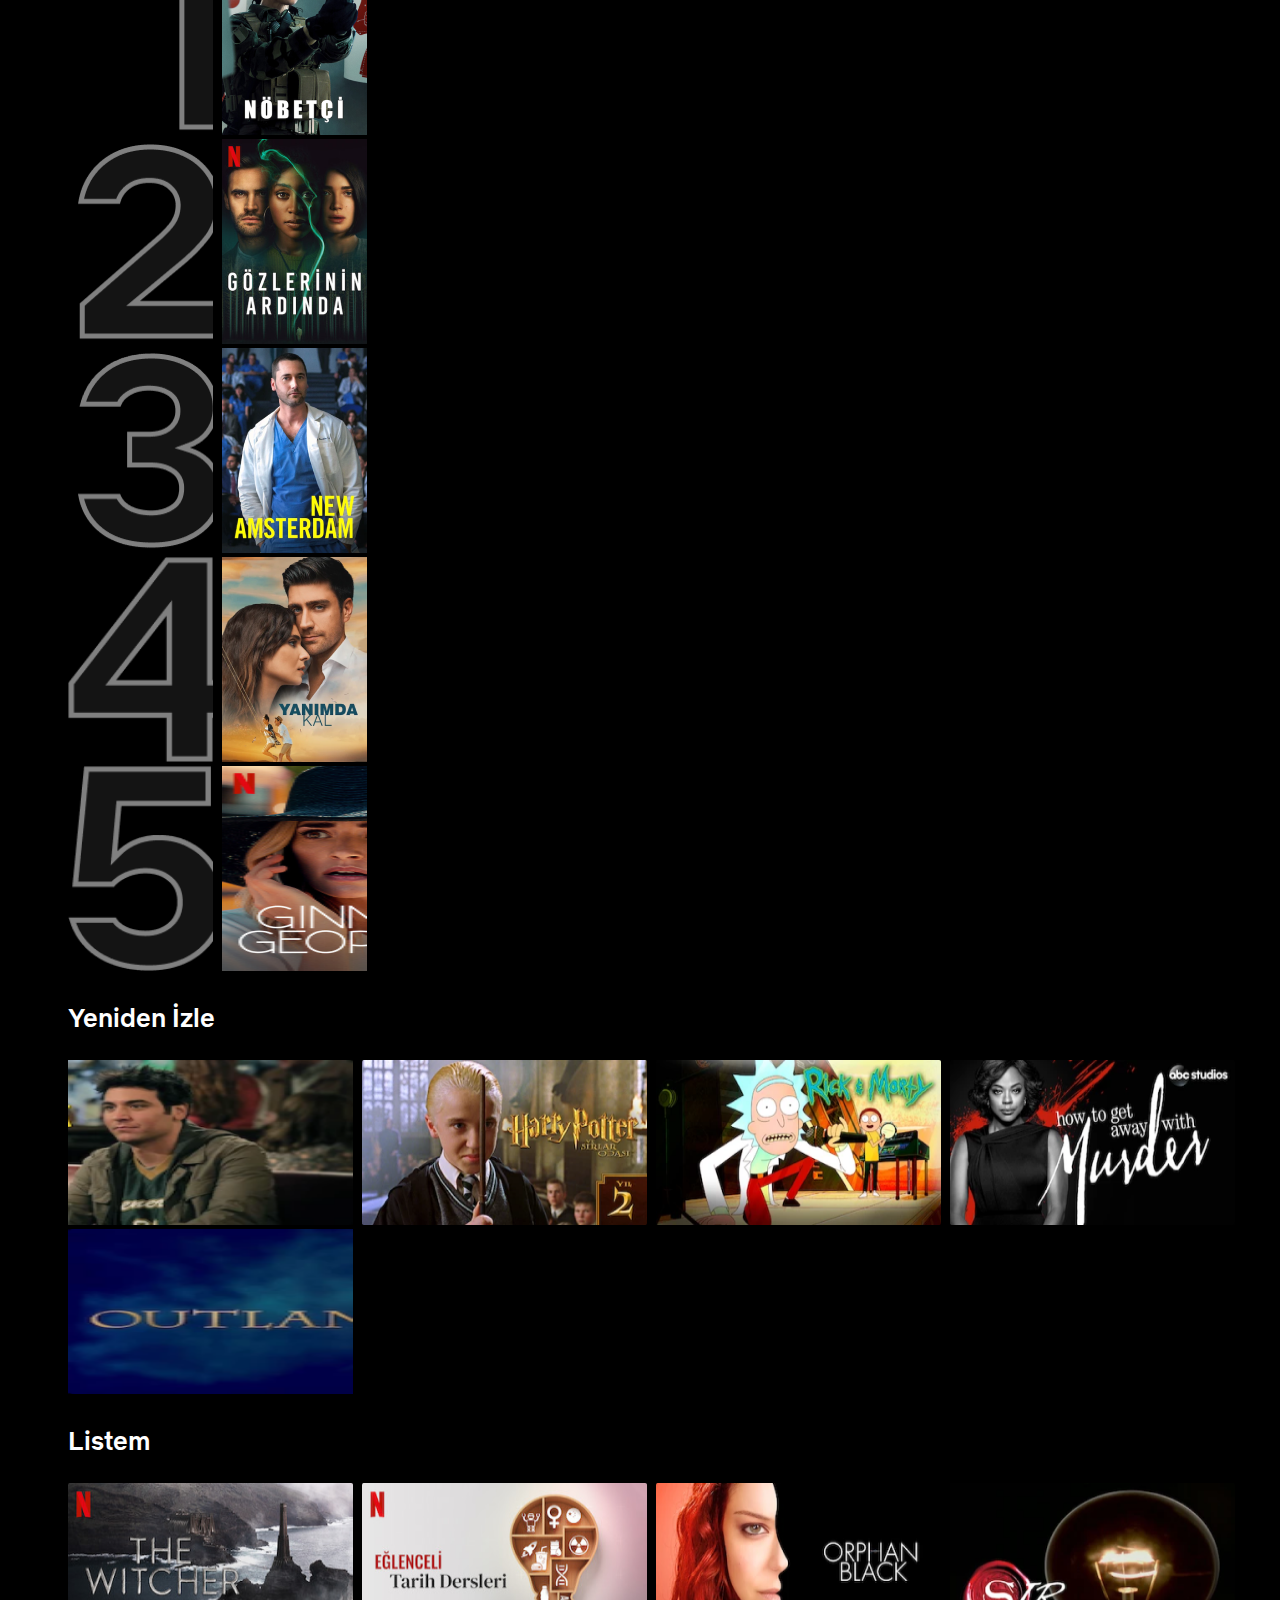
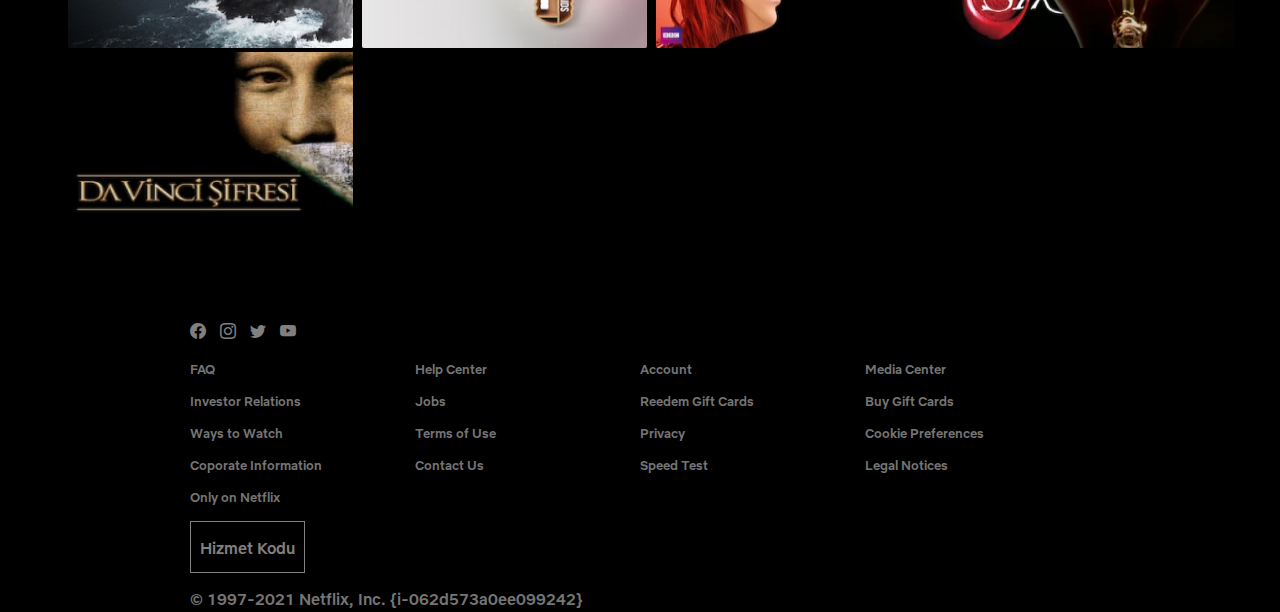
==== commit 0963ddcb: "fixed mobile mode" ====
--- a/home-page.html
+++ b/home-page.html
@@ -8,13 +8,14 @@
 	<script src="https://kit.fontawesome.com/90e71a60da.js" crossorigin="anonymous"></script>
 	<link rel="stylesheet" href="https://unpkg.com/flickity@2/dist/flickity.min.css">
 	<script src="https://unpkg.com/flickity@2/dist/flickity.pkgd.min.js"></script>
+	<link rel="stylesheet" href="https://cdn.jsdelivr.net/npm/bootstrap-icons@1.11.3/font/bootstrap-icons.min.css">
 </head>
 
 <body class="home-page">
 	<header>
 		<div class="nav">
 			<div class="logo-wrap">
-				<a href="home.html" class="logo">
+				<a href="index.html" class="logo">
 					<img src="images/logo.png" alt="">
 	   			</a>
 			    <a href="#">Ana Sayfa</a>
@@ -24,11 +25,43 @@
 			    <a href="#">Listem</a>
 			</div>
 			<div class="btn-wrap">
-	  			<select class="lang-select">
-				    <option value="en">English</option>
-				    <option value="fr">Français</option>
-	  			</select>
+	  			<i class="fa-solid fa-magnifying-glass"></i>
 				<a href="#">ÇOCUK</a>
+				<i class="bi bi-gift"></i>
+				<i class="bi bi-bell-fill"></i>
+				<img src="images/profileimg.png" class="profileimg" alt="">
+				<i class="bi bi-caret-down-fill"></i>
+			</div>
+		</div>
+
+		<div class="mobile-container">
+
+		<!-- Top Navigation Menu -->
+			<div class="topnav">
+			  <a href="index.html" class="logo">
+				<img src="images/logo.png" alt="">
+				<div>
+					<i class="bi bi-gift"></i>
+				  	<i class="bi bi-bell-fill"></i>
+				  	<i class="fa-solid fa-magnifying-glass"></i>
+			  	</div>
+	   		  </a>
+	   		  
+			  <div id="myLinks">
+			    <a href="#">Ana Sayfa</a>
+				<a href="#">Diziler</a>
+				<a href="#">Filmler</a>
+				<a href="#">Yeni ve Popüler</a>
+				<a href="#">Listem</a>
+				<div class="btn-wrap">
+				<a href="#">ÇOCUK</a>
+				<img src="images/profileimg.png" class="profileimg" alt="">
+				<i class="bi bi-caret-down-fill"></i>
+			</div>
+			  </div>
+			  <a href="javascript:void(0);" class="icon" onclick="myFunction()">
+			    <i class="fa fa-bars"></i>
+			  </a>
 			</div>
 		</div>
 	</header>
@@ -36,21 +69,21 @@
 	<main>
 		<section class="hero">
 			<div class="movieinfo">
-				<img src="images/moviename.png" alt="yanimda kal">
+				<img src="images/moviename.png" alt="yanimda kal" class="yanimda">
 				<div class="moviedesc">
-					<p class="title">Türkiye’de Bugün 4 Numara</p>
+					<p class="title"><img src="images/top.png" alt="" class="top">Türkiye’de Bugün 4 Numara</p>
 					<div>
 						<p class="body">Küçük yaşta başının çaresine bakmayı öğrenen ve çok çalışarak iş dünyasında önemli bir konuma gelen Emir, bir gün sokak şarkıcısı bir kızla karşılaşır ve hayatı değişir.</p>
 					</div>
 				</div>
 				<div class="button">
-					<button class="play"><i class="fa-solid fa-play"></i> Oynat</button>
-					<button class="info"><i class="fa-regular fa-circle-info"></i>Daha Fazla Bilgi</button>
+					<button class="play"><i class="fa-solid fa-play"></i>   Oynat</button>
+					<button class="info"><i class="bi bi-info-circle"></i><span id="daha">Daha Fazla Bilgi</span></button>
 				</div>
 			</div>
 
 			<!-- Flickity HTML init -->
-			<div class="gun">
+			<div class="gun" id="popular">
 			<p class="moviescroll">Netflix'te Popüler</p>
 			<div class="gallery js-flickity"
 			  data-flickity-options='{ "freeScroll": true, "wrapAround": true }'>
@@ -162,7 +195,13 @@
 	</main>
 
 	<footer>
-		<p class="phone">Questions? Call 1-844-505-2993</p>
+		<div class="social">
+			<i class="bi bi-facebook" id="sm"></i>
+			<i class="bi bi-instagram" id="sm"></i>
+			<i class="bi bi-twitter" id="sm"></i>
+			<i class="bi bi-youtube" id="sm"></i>
+		</div>
+
 		<div class="link-wrap">
 			<a href="#">FAQ</a>
 		    <a href="#">Help Center</a>
@@ -182,13 +221,21 @@
 		    <a href="#">Legal Notices</a>
 		    <a href="#">Only on Netflix</a>
 		</div>
-		<div class="lang-select-wrap">
-  			<select class="lang-select">
-			    <option value="en">English</option>
-			    <option value="fr">Français</option>
-  			</select>
-		</div>
-		<p class="india">Netflix India</p>
+		<div class="hizmet">
+			<p>Hizmet Kodu</p>
+		</div>
+		<p class="india">© 1997-2021 Netflix, Inc.  {i-062d573a0ee099242}</p>
 	</footer>
+
+	<script>
+		function myFunction() {
+		  var x = document.getElementById("myLinks");
+		  if (x.style.display === "block") {
+		    x.style.display = "none";
+		  } else {
+		    x.style.display = "block";
+		  }
+		}
+</script>
 </body>
 </html>--- a/index.css
+++ b/index.css
@@ -580,6 +580,18 @@
   margin-right: 20px;
 }
 
+.fa-magnifying-glass,
+.bi-gift,
+.bi-bell-fill,
+.bi-caret-down-fill {
+  color: white;
+  margin-right: 10px;
+}
+
+.profileimg {
+  width: 32px;
+}
+
 .home-page .hero {
   width: 100%;
   height: 810px;
@@ -588,7 +600,6 @@
 }
 
 .movieinfo {
-  
   top: 200px;
   left: 60px;
   padding-top: 200px;
@@ -628,17 +639,45 @@
   height: 62px;
   padding: 15px, 30px, 15px, 30px;
   border-radius: 4px;
+  border: none;
   gap: 0px;
+  font-family: Netflix Sans;
+  font-size: 22px;
+  font-weight: 500;
+  line-height: 28px;
+  letter-spacing: 0em;
+}
+
+.fa-solid,
+.bi-info-circle {
+  margin-right: 10px;
 }
 
 .info {
   width: 276px;
   height: 62px;
   padding: 15px, 30px, 15px, 30px;
+  border: none;
   border-radius: 4px;
-  gap: 20px;
   background-color: white;
   opacity: 30%;
+  font-family: Netflix Sans;
+  font-size: 22px;
+  font-weight: 500;
+  line-height: 28px;
+  letter-spacing: 0em;
+  margin-left: 10px;
+}
+
+.info #daha {
+  color: black;
+  opacity: 100%;
+}
+
+.top {
+  margin-right: 10px;
+  vertical-align: middle;
+  width: 32px;
 }
 
 .moviescroll {
@@ -687,6 +726,37 @@
 
 .home-page footer {
   margin-top: 100px;
+}
+
+#sm {
+  color: #808080;
+  margin-right: 10px;
+}
+
+.social {
+  margin-bottom: 20px;
+}
+
+.hizmet {
+  width: 115px;
+  height: 52px;
+  padding: 10px, 15px, 10px, 15px;
+  border: 1px solid #808080;
+}
+
+.hizmet p {
+  color: #808080;
+  text-align: center;
+}
+
+
+
+.nav {
+  display: flex;
+}
+
+.mobile-container {
+  display: none;
 }
 
 /* Responsiveness */
@@ -1169,5 +1239,264 @@
   margin-top: 150px;
 }
 
+/*homepage*/
+
+.nav {
+  display: flex;
+  justify-content: space-between;
+  margin: 20px 10px 20px 10px;
+}
+
+.home-page .logo {
+  margin-right: 30px;
+}
+
+.nav img {
+  vertical-align: middle;
+}
+
+.nav a {
+  text-decoration: none;
+  color: white;
+  font-family: Netflix Sans;
+  font-size: 14px;
+  font-weight: 500;
+  line-height: 18px;
+  letter-spacing: 0em;
+  text-align: left;
+  margin-right: 20px;
+}
+
+.fa-magnifying-glass,
+.bi-gift,
+.bi-bell-fill,
+.bi-caret-down-fill {
+  color: white;
+  margin-right: 10px;
+}
+
+.profileimg {
+  width: 32px;
+}
+
+.home-page .hero {
+  width: 300px;
+  height: 100%;
+  background: black;
+  margin-top: 0;
+}
+
+.movieinfo {
+  top: 200px;
+  left: 60px;
+  padding-top: 0;
+  margin-left: 10px;
+}
+
+.moviedesc {
+  margin-top: 0;
+}
+
+.yanimda {
+  width: 100%;
+  margin: 0 auto;
+}
+
+.moviedesc .title {
+  font-family: Netflix Sans;
+  font-size: 18px;
+  font-weight: 500;
+  line-height: 20px;
+  letter-spacing: 0em;
+  text-align: center;
+}
+
+.moviedesc .body {
+  width: 340px;
+  height: 132px;
+  font-family: Netflix Sans;
+  font-size: 16px;
+  font-weight: 400;
+  line-height: 33px;
+  letter-spacing: 0em;
+  text-align: left;
+}
+
+.movieinfo .button {
+  margin-top: 0;
+}
+
+.play {
+  width: 110px;
+  height: 30px;
+  padding: 15px, 30px, 15px, 30px;
+  border-radius: 4px;
+  border: none;
+  gap: 0px;
+  font-family: Netflix Sans;
+  font-size: 16px;
+  font-weight: 500;
+  line-height: 28px;
+  letter-spacing: 0em;
+}
+
+.fa-solid,
+.bi-info-circle {
+  margin-right: 10px;
+}
+
+.info {
+  width: 200px;
+  height: 30px;
+  padding: 15px, 30px, 15px, 30px;
+  border: none;
+  border-radius: 4px;
+  background-color: white;
+  opacity: 30%;
+  font-family: Netflix Sans;
+  font-size: 16px;
+  font-weight: 500;
+  line-height: 28px;
+  letter-spacing: 0em;
+  margin-left: 0;
+  margin-top: 18px;
+}
+
+.info #daha {
+  color: black;
+  opacity: 100%;
+}
+
+.top {
+  margin-right: 10px;
+  vertical-align: middle;
+  width: 32px;
+}
+
+.moviescroll {
+  font-family: Netflix Sans;
+  font-size: 20px;
+  font-weight: 500;
+  line-height: 33px;
+  letter-spacing: 0em;
+  text-align: left;
+  width: 100%;
+}
+
+.gallery-cell {
+  width: 170px;
+  height: 100px;
+  margin-right: 5px;
+  counter-increment: gallery-cell;
+}
+
+.kemal {
+  margin-top: 5px;
+  margin-left: 10px;
+
+}
+
+#gallerylong img {
+  border-radius: 2px;
+  height: 350px;
+}
+
+.rankwrap img {
+  width: 145px;
+  height: 205px;
+}
+
+.gun {
+  margin-left: 10px;
+}
+
+.space1 {
+  margin-right: 0;
+}
+
+.space2 {
+  margin-left: 0;
+}
+
+.home-page footer {
+  margin-top: 100px;
+}
+
+#sm {
+  color: #808080;
+  margin-right: 10px;
+}
+
+.social {
+  margin-bottom: 20px;
+  margin-top: 20px;
+}
+
+.hizmet {
+  width: 115px;
+  height: 52px;
+  padding: 10px, 15px, 10px, 15px;
+  border: 1px solid #808080;
+  margin-top: 130px;
+}
+
+.hizmet p {
+  color: #808080;
+  text-align: center;
+}
+
+.nav {
+  display: none;
+}
+
+ /* Style the navigation menu */
+.topnav {
+  overflow: hidden;
+  background-color: black;
+  position: relative;
+  margin-bottom: 20px;
+}
+
+/* Hide the links inside the navigation menu (except for logo/home) */
+.topnav #myLinks {
+  display: none;
+}
+
+/* Style navigation menu links */
+.topnav a {
+  color: white;
+  padding: 14px 16px;
+  text-decoration: none;
+  font-size: 17px;
+  display: block;
+}
+
+/* Style the hamburger menu */
+.topnav a.icon {
+  background: black;
+  display: block;
+  position: absolute;
+  right: 0;
+  top: 0;
+}
+
+/* Add a grey background color on mouse-over */
+.topnav a:hover {
+  background-color: black;
+  color: black;
+}
+
+/* Style the active link (or home/logo) */
+.active {
+  background-color: ;black
+  color: white;
+} 
+
+.mobile-container {
+  display: block;
+}
+
+
+*{ outline: 1px red solid !important; visibility: visible !important }
 
   }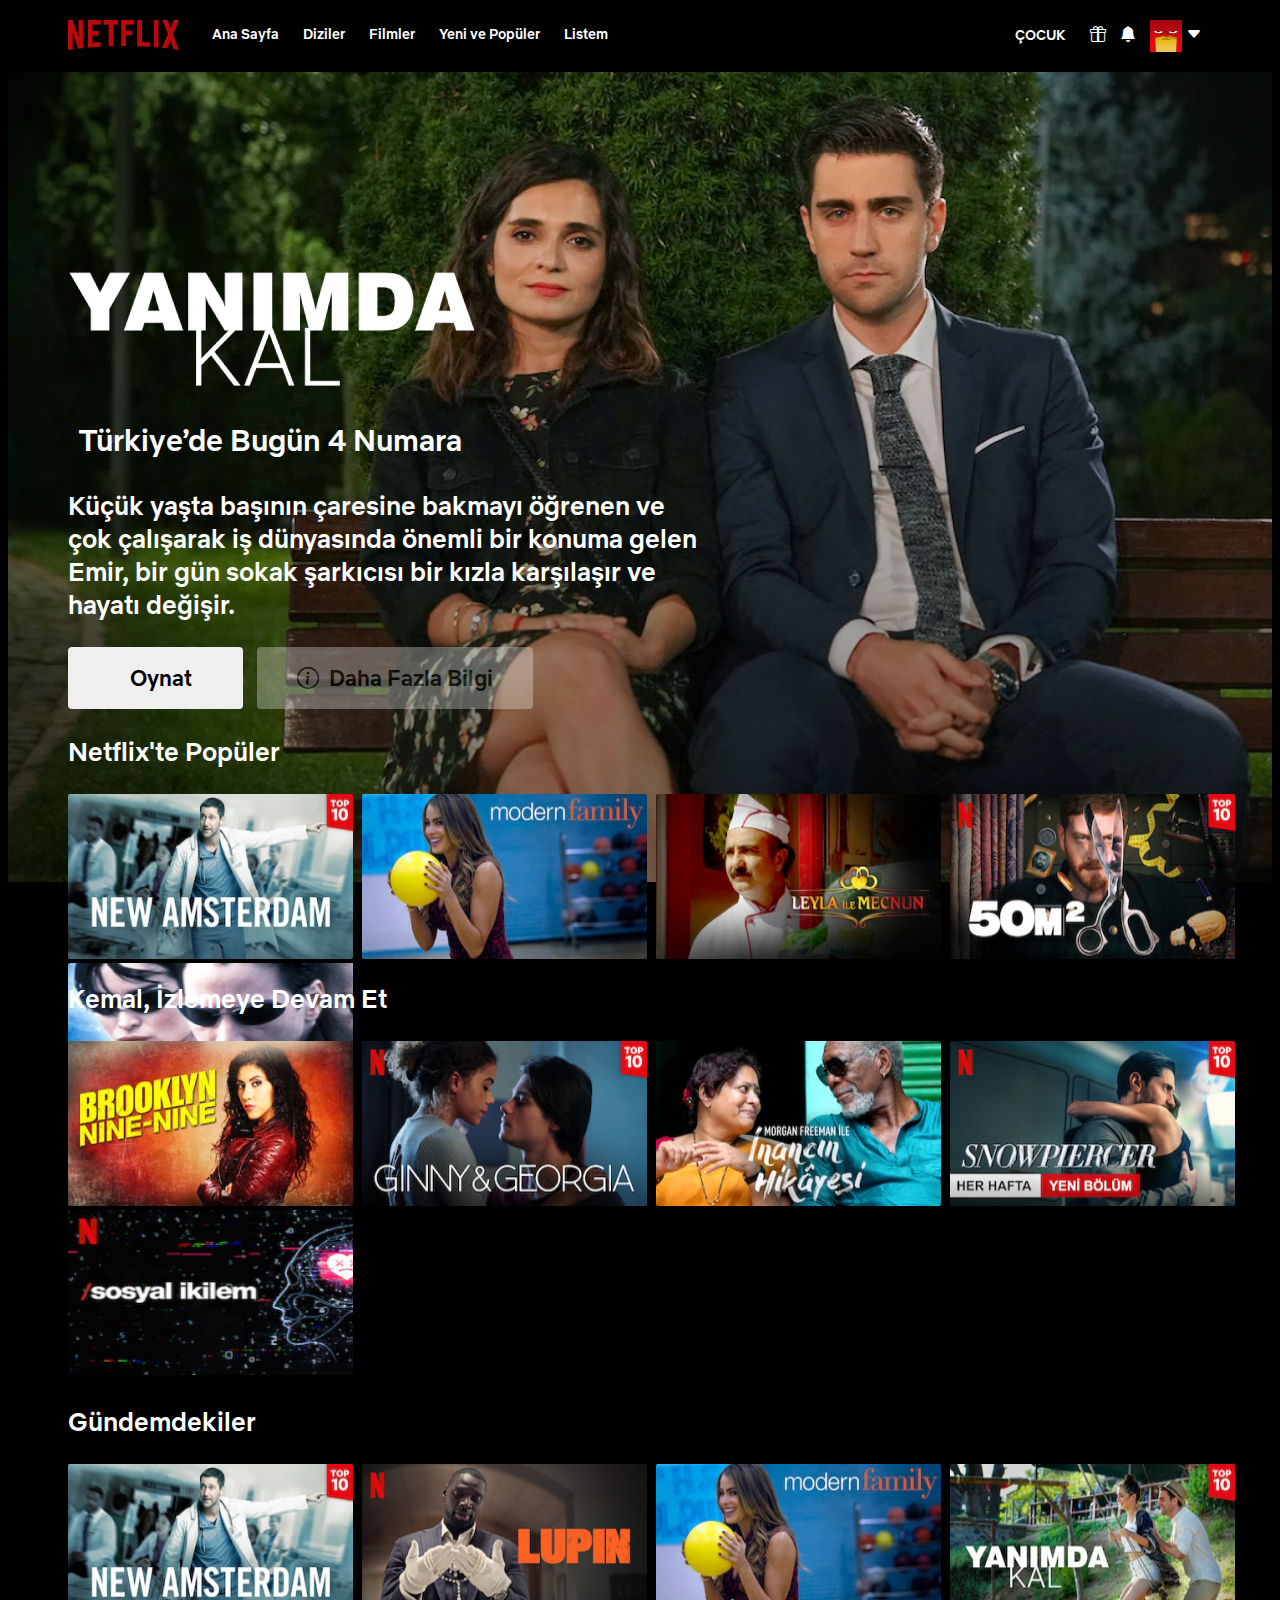
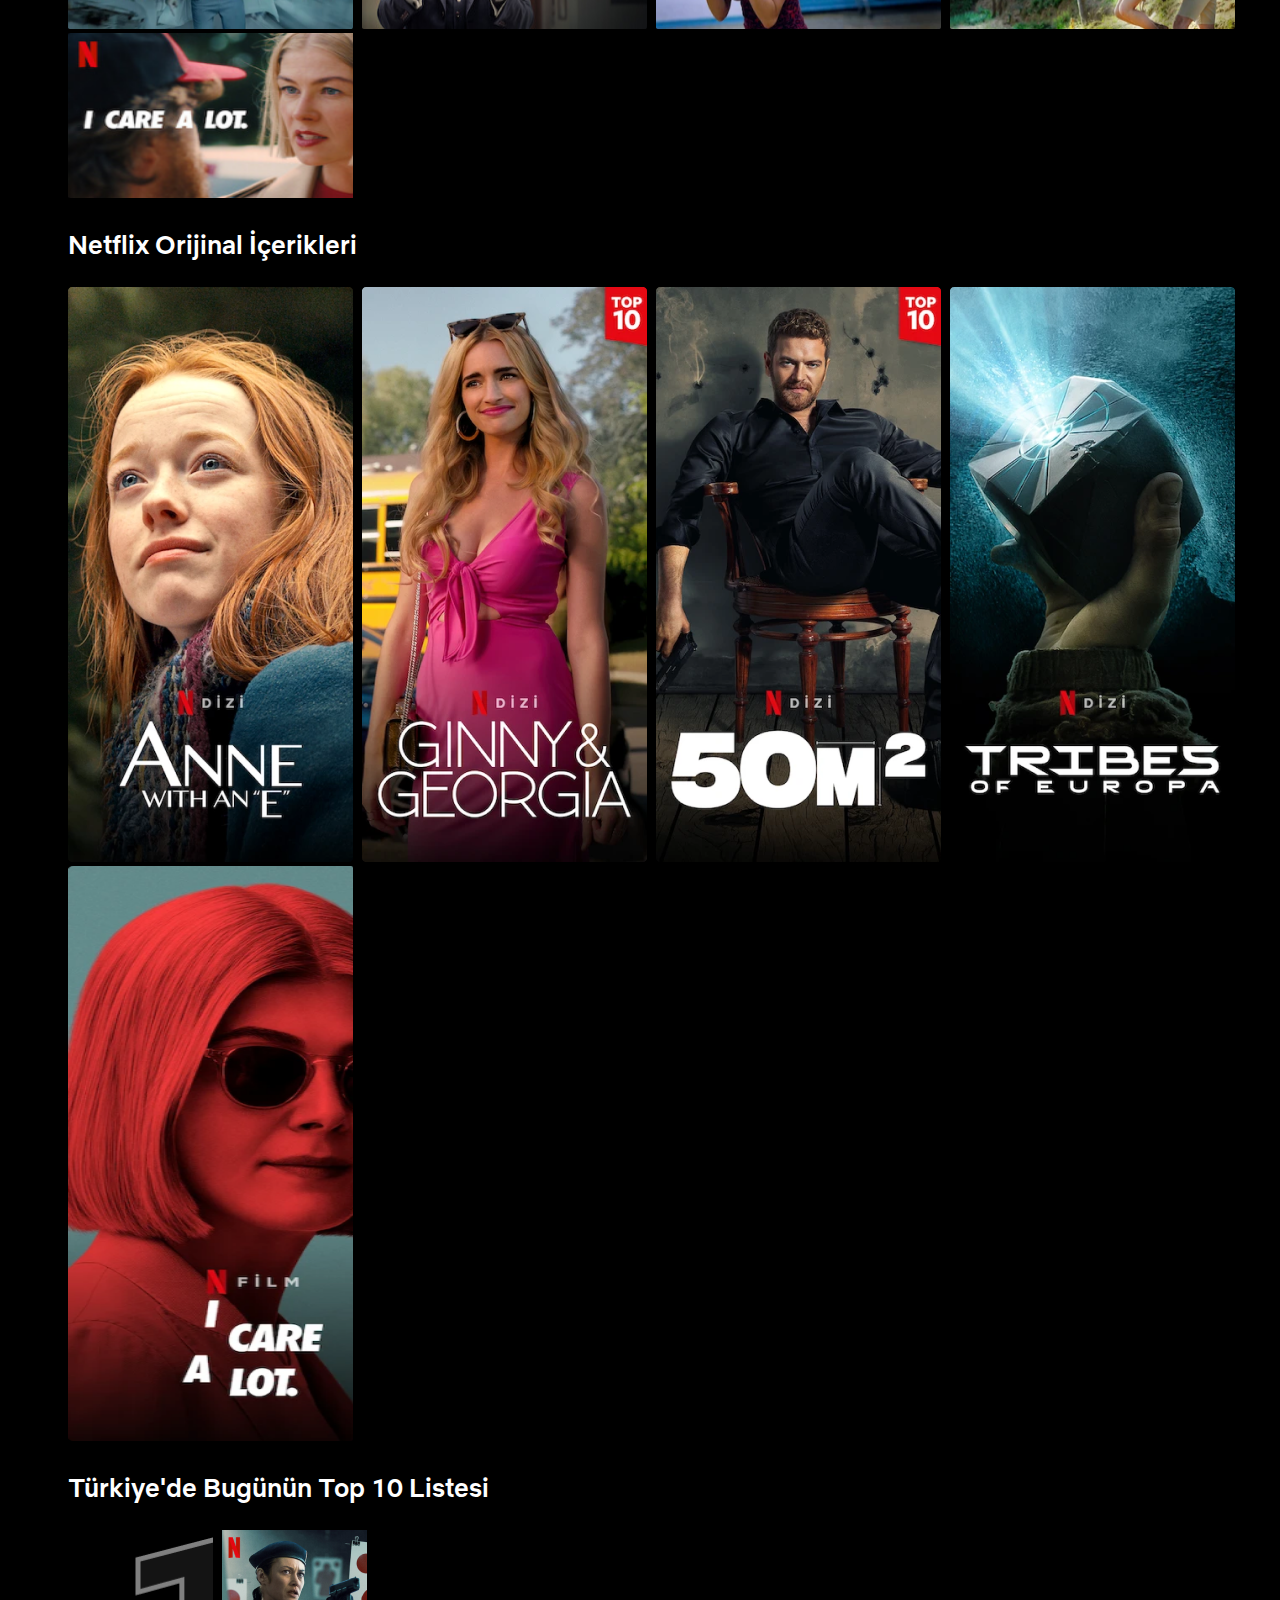
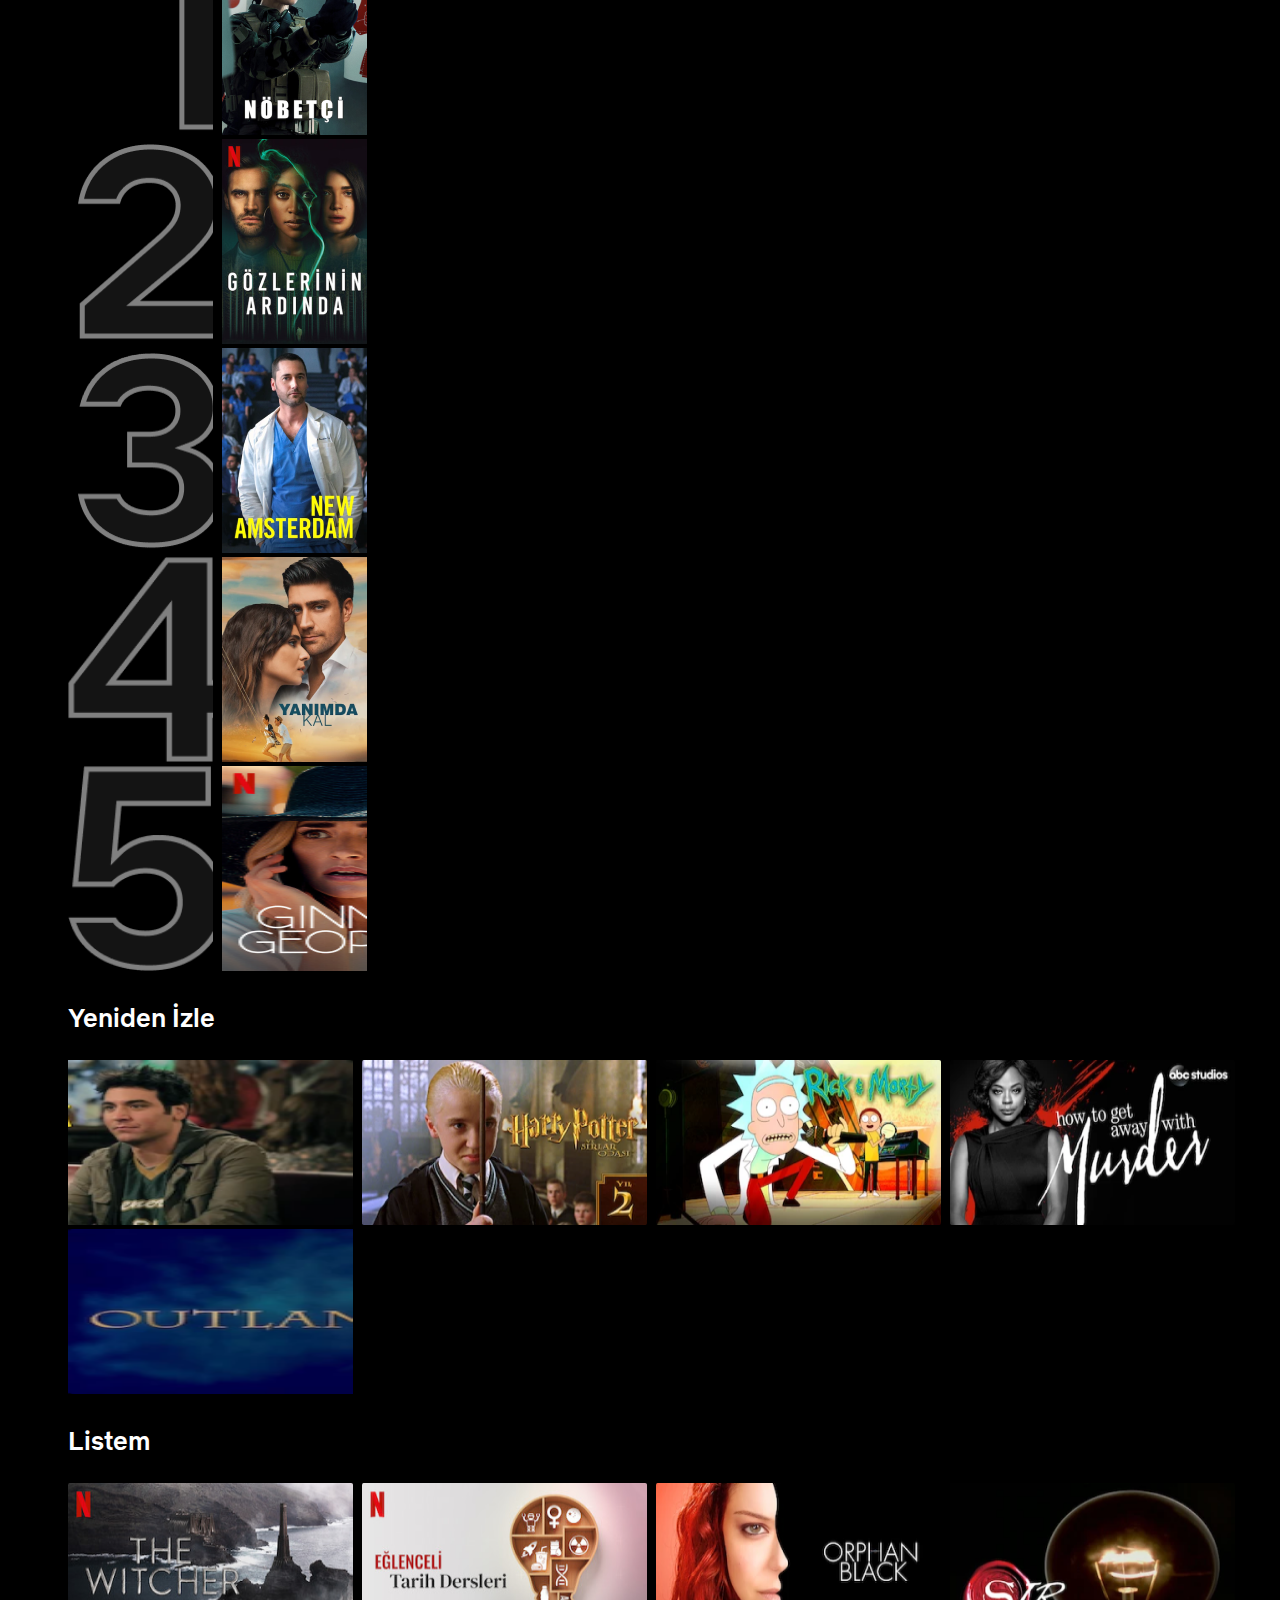
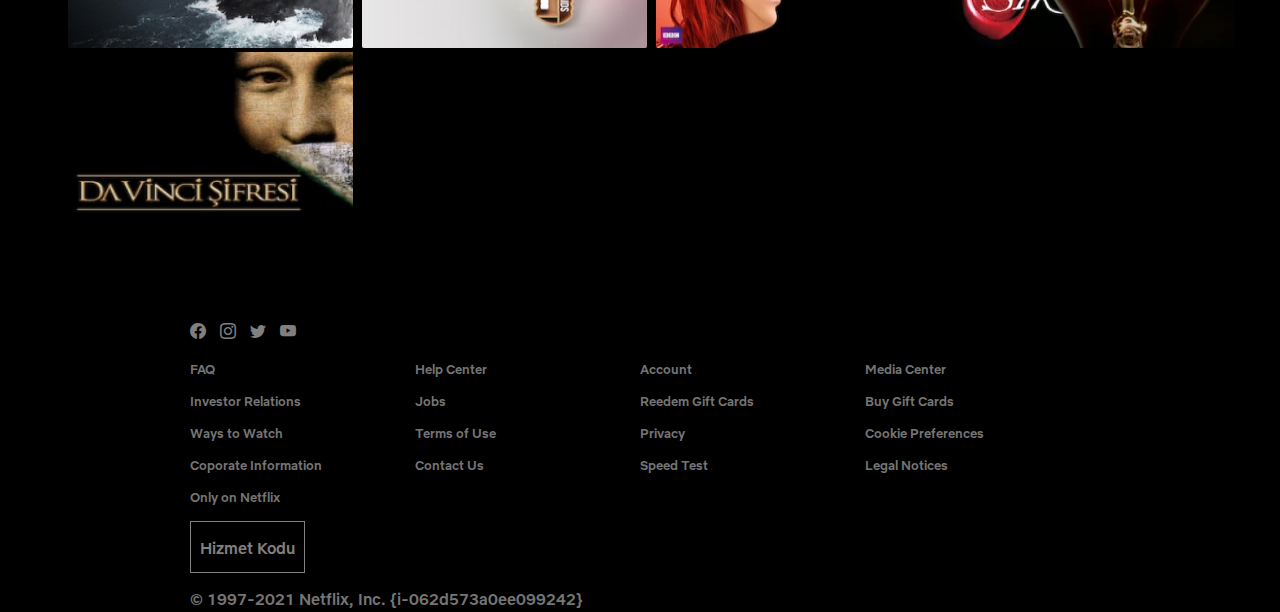
==== commit 390710cb: "renamed images" ====
--- a/home-page.html
+++ b/home-page.html
@@ -69,7 +69,7 @@
 	<main>
 		<section class="hero">
 			<div class="movieinfo">
-				<img src="images/moviename.png" alt="yanimda kal" class="yanimda">
+				<img src="images/movie-name.png" alt="yanimda kal" class="yanimda">
 				<div class="moviedesc">
 					<p class="title"><img src="images/top.png" alt="" class="top">Türkiye’de Bugün 4 Numara</p>
 					<div>
--- a/index.css
+++ b/index.css
@@ -595,7 +595,7 @@
 .home-page .hero {
   width: 100%;
   height: 810px;
-  background-image: url(images/movieposter.png);
+  background-image: url(images/movie-poster.png);
   margin-top: 0;
 }
 
@@ -1496,7 +1496,4 @@
   display: block;
 }
 
-
-*{ outline: 1px red solid !important; visibility: visible !important }
-
   }